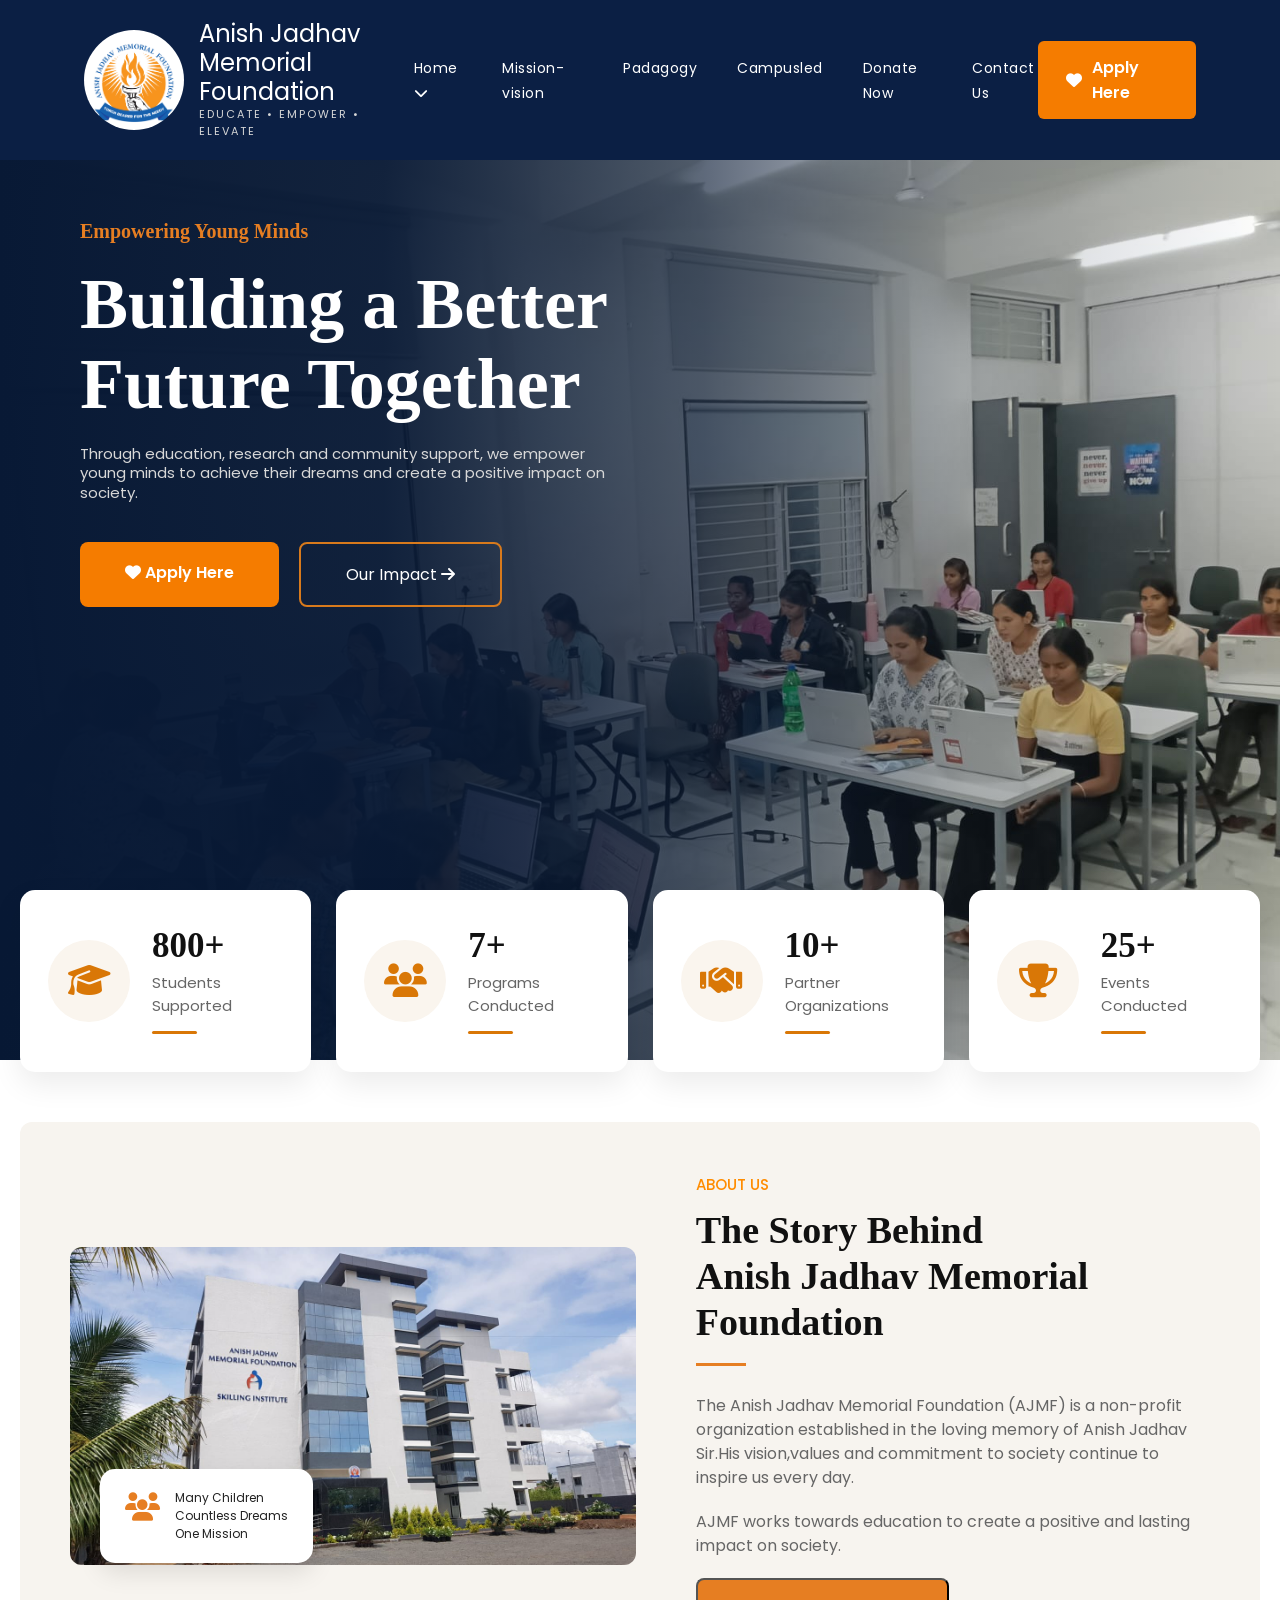
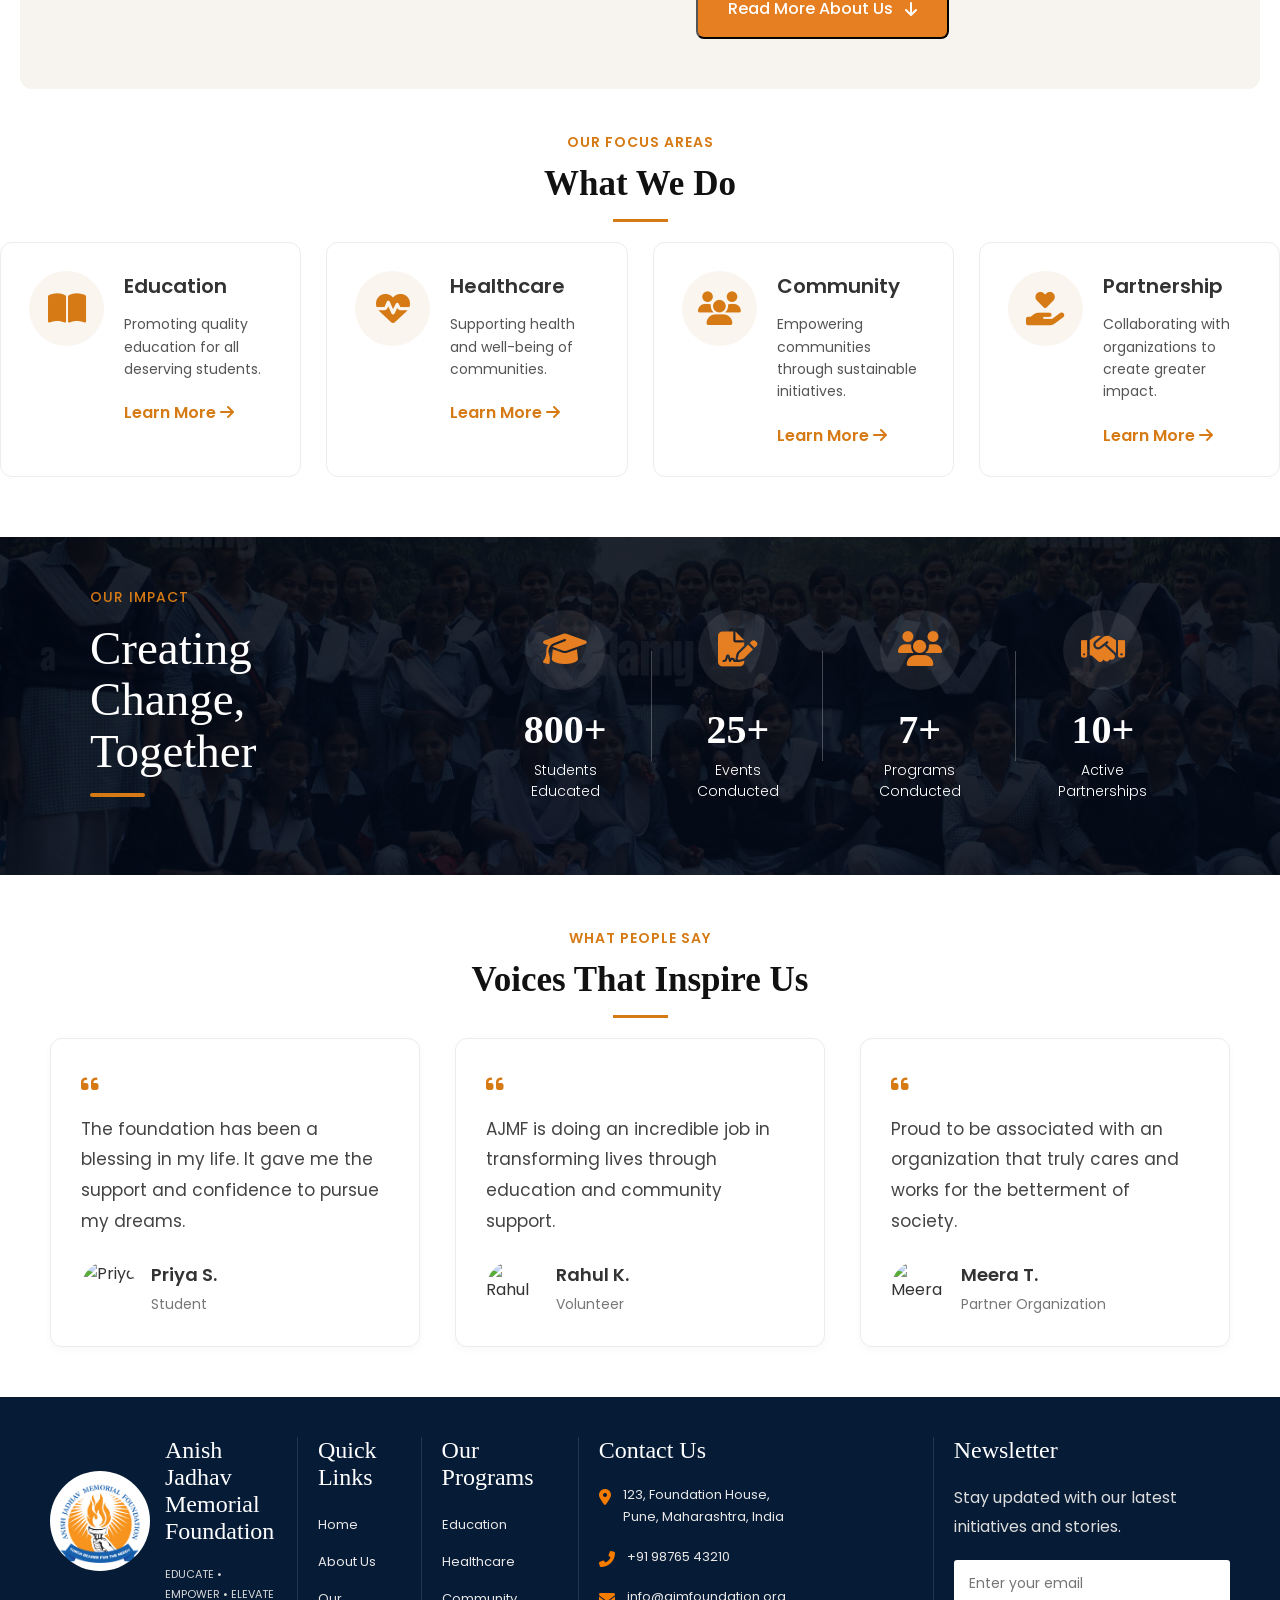
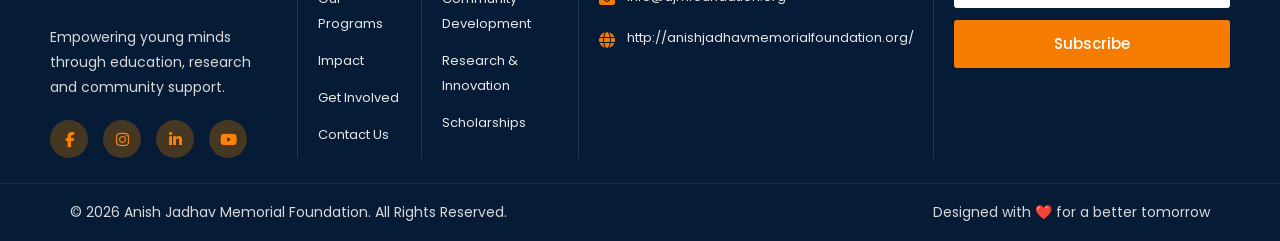
==== index.html @ d2c4de21 "adding home page" ====
<!DOCTYPE html>
<html lang="en">
<head>
    <meta charset="UTF-8">
    <meta name="viewport" content="width=device-width, initial-scale=1.0">
    <title>Anish Jadhav Memorial Foundation</title>

    <link rel="stylesheet" href="style.css">

       <!-- Google Font -->
    <link href="https://fonts.googleapis.com/css2?family=Poppins:wght@300;400;500;600;700&display=swap" rel="stylesheet">

    <!-- Font Awesome -->
    <link rel="stylesheet"
    href="https://cdnjs.cloudflare.com/ajax/libs/font-awesome/6.5.1/css/all.min.css">
</head>
   
    <!---  HEADER  --->

    <header class="header">
        <div class="container">

            <div class="logo-area">

                <img src="logo.jpeg" alt="AJMF Logo">

                <div class="logo-content">
                    <h2>Anish Jadhav <br> Memorial Foundation</h2>
                    <p>EDUCATE • EMPOWER • ELEVATE</p>
                </div>
            </div>

       <nav class="navbar">
    <ul>

        <li class="dropdown">
    <a href="#">Home <i class="fa-solid fa-chevron-down"></i></a>

            <ul class="dropdown-menu">
                <li><a href="mission.html#mission">Mission & Vision</a></li>
                <li><a href="mission.html#founder">Founder</a></li>
                <li><a href="mission.html#partner">Partners</a></li>
            </ul>
        </li>

        <li><a href="mission.html">Mission-vision</a></li>
        <li><a href="padagogy.html">Padagogy</a></li>
        <li><a href="campusled.html">Campusled</a></li>
        <li><a href="donate.html">Donate Now</a></li>
        <li><a href="#">Contact Us</a></li>

    </ul>
</nav>

            <a href="#" class="donate-btn">
                <i class="fa-solid fa-heart"></i>
                Apply Here
            </a>

        </div>
    </header>

    <!-- ================= HERO ================= -->

    <main>

        <section class="hero">

            <div class="hero-overlay"></div>

            <div class="container">

                <div class="hero-content">

                    <span class="hero-label">
                        Empowering Young Minds
                    </span>

                    <h1>
                        Building a Better <br>
                        Future Together
                    </h1>

                    <p>
                        Through education, research and community support,
                        we empower young minds to achieve their dreams
                        and create a positive impact on society.
                    </p>

                    <div class="hero-buttons">

                        <a href="#" class="primary-btn">
                            <i class="fa-solid fa-heart"></i>
                             Apply Here
                        </a>

                        <a href="#" class="secondary-btn">
                            Our Impact
                            <i class="fa-solid fa-arrow-right"></i>
                        </a>

                    </div>

                      </div>
    </div>

</section>

          <!-- ================= STATS ================= -->

       <section class="stats-section">

       <div class="container">

        <div class="stats-grid">

            <article class="stat-card">

                <div class="stat-icon">
                    <i class="fa-solid fa-graduation-cap"></i>
                </div>

                <div class="stat-content">
                    <h3>800+</h3>
                    <p>Students Supported</p>
                    <span class="stat-line"></span>
                </div>

            </article>

            <article class="stat-card">

                <div class="stat-icon">
                    <i class="fa-solid fa-users"></i>
                </div>

                <div class="stat-content">
                    <h3>7+</h3>
                    <p>Programs Conducted</p>
                    <span class="stat-line"></span>
                </div>

            </article>

            <article class="stat-card">

                <div class="stat-icon">
                    <i class="fa-solid fa-handshake"></i>
                </div>

                <div class="stat-content">
                    <h3>10+</h3>
                    <p>Partner Organizations</p>
                    <span class="stat-line"></span>
                </div>

            </article>

            <article class="stat-card">

                <div class="stat-icon">
                    <i class="fa-solid fa-trophy"></i>
                </div>

                <div class="stat-content">
                    <h3>25+</h3>
                    <p>Events Conducted</p>
                    <span class="stat-line"></span>
                </div>

            </article>

        </div>

    </div>

</section>


        <!-- ================= ABOUT ================= -->

        <section class="about-section">

            <div class="container">

                <div class="about-wrapper">

                    <div class="about-image">

                        <img src="building.jpeg" alt="Foundation Building">

                        <div class="floating-card">
                            <i class="fa-solid fa-users"></i>
                            <p>Many Children<br>
                            Countless Dreams<br>
                            One Mission</p>
                        </div>

                    </div>

                    <div class="about-content">

                        <span class="section-label">
                            ABOUT US
                        </span>

                        <h2>
                            The Story Behind<br>
                            Anish Jadhav Memorial Foundation
                        </h2>
                        <div class="heading-line"></div>

                        <p>
                            The Anish Jadhav Memorial Foundation (AJMF)
                            is a non-profit organization established
                            in the loving memory of Anish Jadhav Sir.His vision,values and
                            commitment to society continue to inspire us every day.
                        </p>

                        <p>
                            AJMF works towards education to create
                            a positive and lasting impact on society.
                        </p>

                    <div class="more-content" id="moreContent">

    <p>
        We believe that every child deserves equal
        opportunities to learn, grow and succeed.
        Through scholarships, mentorship programs,
        skill development workshops and community
        initiatives, we strive to build a brighter
        future for the next generation.
    </p>

    <p>
        Our foundation also collaborates with
        educational institutions, volunteers and
        partner organizations to create sustainable
        social impact across different communities.
    </p>

</div>

<button class="about-btn" id="readBtn">
    Read More About Us
    <i class="fa-solid fa-arrow-down"></i>
</button>

                    </div>

                </div>

            </div>

        </section>

       <!-- WHAT WE DO SECTION -->
<section class="focus-area-section">

    <div class="section-heading">
        <span class="sub-title">OUR FOCUS AREAS</span>
        <h2>What We Do</h2>
        <div class="heading-line"></div>
    </div>

    <div class="focus-cards">

        <!-- Card 1 -->
        <div class="focus-card">
            <div class="card-icon">
                <i class="fas fa-book-open"></i>
            </div>

            <div class="card-content">
                <h3>Education</h3>
                <p>
                    Promoting quality education
                    for all deserving students.
                </p>

                <a href="#">
                    Learn More
                    <i class="fas fa-arrow-right"></i>
                </a>
            </div>
        </div>

        <!-- Card 2 -->
        <div class="focus-card">
            <div class="card-icon">
                <i class="fas fa-heartbeat"></i>
            </div>

            <div class="card-content">
                <h3>Healthcare</h3>
                <p>
                    Supporting health and
                    well-being of communities.
                </p>

                <a href="#">
                    Learn More
                    <i class="fas fa-arrow-right"></i>
                </a>
            </div>
        </div>

        <!-- Card 3 -->
        <div class="focus-card">
            <div class="card-icon">
                <i class="fas fa-users"></i>
            </div>

            <div class="card-content">
                <h3>Community</h3>
                <p>
                    Empowering communities
                    through sustainable initiatives.
                </p>

                <a href="#">
                    Learn More
                    <i class="fas fa-arrow-right"></i>
                </a>
            </div>
        </div>

        <!-- Card 4 -->
        <div class="focus-card">
            <div class="card-icon">
                <i class="fas fa-hand-holding-heart"></i>
            </div>

            <div class="card-content">
                <h3>Partnership</h3>
                <p>
                    Collaborating with organizations
                    to create greater impact.
                </p>

                <a href="#">
                    Learn More
                    <i class="fas fa-arrow-right"></i>
                </a>
            </div>
        </div>

    </div>

</section>


<!-- IMPACT SECTION -->
<section class="impact-section">

    <div class="impact-overlay"></div>

    <div class="impact-container">

        <div class="impact-left">
            <span class="sub-title">OUR IMPACT</span>

            <p>
                Creating Change,
                Together
            </p>

            <div class="heading-line"></div>
        </div>

        <div class="impact-right">

            <div class="impact-item">
                <i class="fas fa-graduation-cap"></i>
                <h3>800+</h3>
                <p>Students Educated</p>
            </div>

            <div class="impact-item">
                <i class="fas fa-file-signature"></i>
                <h3>25+</h3>
                <p>Events Conducted</p>
            </div>

            <div class="impact-item">
                <i class="fas fa-users"></i>
                <h3>7+</h3>
                <p>Programs Conducted</p>
            </div>

            <div class="impact-item">
                <i class="fas fa-handshake"></i>
                <h3>10+</h3>
                <p>Active Partnerships</p>
            </div>

        </div>

    </div>

</section>


<!-- TESTIMONIAL SECTION -->
<section class="testimonial-section">

    <div class="section-heading">
        <span class="sub-title">WHAT PEOPLE SAY</span>
        <h2>Voices That Inspire Us</h2>
        <div class="heading-line"></div>
    </div>

    <div class="testimonial-wrapper">

        <!-- Testimonial 1 -->
        <div class="testimonial-card">

            <div class="quote-icon">
                <i class="fas fa-quote-left"></i>
            </div>

            <p>
                The foundation has been a blessing in my life.
                It gave me the support and confidence to pursue my dreams.
            </p>

            <div class="testimonial-user">
                <img src="images/user-1.jpg" alt="Priya">

                <div>
                    <h4>Priya S.</h4>
                    <span>Student</span>
                </div>
            </div>

        </div>

        <!-- Testimonial 2 -->
        <div class="testimonial-card">

            <div class="quote-icon">
                <i class="fas fa-quote-left"></i>
            </div>

            <p>
                AJMF is doing an incredible job in transforming lives
                through education and community support.
            </p>

            <div class="testimonial-user">
                <img src="images/user-2.jpg" alt="Rahul">

                <div>
                    <h4>Rahul K.</h4>
                    <span>Volunteer</span>
                </div>
            </div>

        </div>

        <!-- Testimonial 3 -->
        <div class="testimonial-card">

            <div class="quote-icon">
                <i class="fas fa-quote-left"></i>
            </div>

            <p>
                Proud to be associated with an organization that truly
                cares and works for the betterment of society.
            </p>

            <div class="testimonial-user">
                <img src="images/user-3.jpg" alt="Meera">

                <div>
                    <h4>Meera T.</h4>
                    <span>Partner Organization</span>
                </div>
            </div>

        </div>

    </div>

    <div class="testimonial-dots">
        <span class="active"></span>
        <span></span>
        <span></span>
    </div>

</section>

        <!-- IMPACT -->
        <section class="impact-banner"></section>

        <!-- TESTIMONIALS -->
        <section class="testimonials"></section>

    </main>

    <!-- ================= FOOTER ================= -->

    <footer class="footer">
    <div class="footer-container">

        <!-- Column 1 -->
        <div class="footer-col foundation">
            <div class="logo-box">
                <img src="logo.jpeg" alt="AJMF Logo">

          <div class="footer-logo-content">

        <h3>Anish Jadhav <br> Memorial Foundation</h3>

        <h5>EDUCATE • EMPOWER • ELEVATE</h5>

    </div>

            </div>

            <p class="foundation-text">
                Empowering young minds through education,
                research and community support.
            </p>

            <div class="social-icons">
                <a href="#"><i class="fab fa-facebook-f"></i></a>
                <a href="#"><i class="fab fa-instagram"></i></a>
                <a href="#"><i class="fab fa-linkedin-in"></i></a>
                <a href="#"><i class="fab fa-youtube"></i></a>
            </div>
        </div>

        <!-- Column 2 -->
        <div class="footer-col">
            <h3>Quick Links</h3>

            <ul>
                <li><a href="#">Home</a></li>
                <li><a href="#">About Us</a></li>
                <li><a href="#">Our Programs</a></li>
                <li><a href="#">Impact</a></li>
                <li><a href="#">Get Involved</a></li>
                <li><a href="#">Contact Us</a></li>
            </ul>
        </div>

        <!-- Column 3 -->
        <div class="footer-col">
            <h3>Our Programs</h3>

            <ul>
                <li><a href="#">Education</a></li>
                <li><a href="#">Healthcare</a></li>
                <li><a href="#">Community Development</a></li>
                <li><a href="#">Research & Innovation</a></li>
                <li><a href="#">Scholarships</a></li>
            </ul>
        </div>

        <!-- Column 4 -->
        <div class="footer-col contact">
            <h3>Contact Us</h3>

            <p>
                <i class="fas fa-map-marker-alt"></i>
                123, Foundation House,<br>
                Pune, Maharashtra, India
            </p>

            <p>
                <i class="fas fa-phone-alt"></i>
                +91 98765 43210
            </p>

            <p>
                <i class="fas fa-envelope"></i>
                info@ajmfoundation.org
            </p>

            <p>
                <i class="fas fa-globe"></i>
                http://anishjadhavmemorialfoundation.org/
            </p> 
        </div>

        <!-- Column 5 -->
        <div class="footer-col newsletter">
            <h3>Newsletter</h3>

            <p>
                Stay updated with our latest
                initiatives and stories.
            </p>

            <form>
                <input
                    type="email"
                    placeholder="Enter your email"
                >
                <button type="submit">
                    Subscribe
                </button>
            </form>
        </div>

    </div>

    <div class="footer-bottom">
        <p>
            © 2026 Anish Jadhav Memorial Foundation.
            All Rights Reserved.
        </p>

        <p>
            Designed with ❤️ for a better tomorrow
        </p>
    </div>
</footer>



<script>

    const readBtn = document.getElementById("readBtn");
const moreContent = document.getElementById("moreContent");

readBtn.addEventListener("click", () => {

    moreContent.classList.toggle("show");

    if(moreContent.classList.contains("show")){
        readBtn.innerHTML = `
            Show Less
            <i class="fa-solid fa-arrow-up"></i>
        `;
    }
    else{
        readBtn.innerHTML = `
            Read More About Us
            <i class="fa-solid fa-arrow-down"></i>
        `;
    }

});

</script>

</body>
</html>
---- style.css ----
/* ================= GLOBAL RESETS & FONTS ================= */
@import url('https://fonts.googleapis.com/css2?family=Poppins:wght@300;400;500;600;700&display=swap');

* {
    margin: 0;
    padding: 0;
    box-sizing: border-box;
    font-family: 'Poppins', sans-serif;
}

body {
    background-color: #ffffff;
    color: #333333;
    overflow-x: hidden;
}

a {
    text-decoration: none;
    transition: all 0.3s ease;
}

ul {
    list-style: none;
}

/* ================= HEADER ================= */

.header{
    position:sticky;
    width:100%;
    top:0;
    left:0;
    z-index:100;
    /* margin: 0 auto; */
    padding: 20px 0px;
    background:#0B1F44;
    transition: .35s;
}

.hero-content{
    padding-left: 60px;
}

.header .container{
    width: 90%;
    max-width: 1400px;
    margin: auto;
    display: flex;
    justify-content: space-between;
    align-items: center;
}

.logo-area{
    display:flex;
    align-items:center;
    gap:15px;
}

.logo-area img{
    border-radius: 50%;
    width:100px;
}

.logo-content h2{
    font-family: 'poppins',sans-serif;
    font-weight: 400;
    color:#fff;
    font-size:24px;
    line-height:1.2;
}

.logo-content p{
     font-family: 'poppins',sans-serif;
    color:#d7d7d7;
    font-size:11px;
    letter-spacing:2px;
}

.navbar ul{
    display:flex;
    gap:40px;
}
.navbar ul li a{
    font-family: 'poppins',sans-serif;
    text-decoration: none;
    font-size: 14px;      
    font-weight: 400;    
    font-family: 'Poppins', sans-serif;
    color: #fff;
    transition: 0.3s ease;
    letter-spacing: 0.5px;
}

.navbar a{
    color:#fff;
    font-size: 20px;
    font-family: 'poppins'sans-serif;
    font-size:15px;
    text-decoration: none;
    font-weight:600;
    transition:.3s;
}
.navbar ul li a:hover{
    color: #f57c00;
}

.donate-btn{
    font-family:'Poppins',sans-serif;
    background: #f57c00;
    color:#fff;
    padding:14px 28px;
    border-radius:6px;
    font-weight:600;
    display:flex;
    gap:10px;
    align-items:center;
}

/* ================= HERO ================= */

.hero{
    min-height:100vh;
    position:relative;
    padding: 40px 0 80px;
    /* background-position: url("sop.jpeg"); */
  background:linear-gradient(
    to right,
    #081935 0%,
    rgba(8,25,53,0.95) 30%,
    rgba(8,25,53,0.65) 55%,
    rgba(8,25,53,0.20) 75%,
    transparent 100%
),
    url("sop.jpeg");

    background-size:cover;
    background-position:center;
}

.hero-content{
    margin-top: 20px;
    position:relative;
    z-index:2;
}

.hero-label{
     font-family: 'playfair Display',serif;
    color:#E67E22;
    font-size:20px;
    font-weight:600;
}

.hero h1{  
     font-family:'Playfair Display',serif;
    color:#fff;
    font-size:72px;
    line-height:1.1;
    margin:20px 0;
    font-weight:550;
}

.hero p{
     font-family:'Poppins',sans-serif;
    color:#d8d8d8;
    line-height:1.3;
    font-size:15px;
    max-width:550px;
}

.hero-buttons{
    display:flex;
    gap:20px;
    margin-top:40px;
}

.primary-btn{
     font-family:'Poppins',sans-serif;
    background: #f57c00;
    color:#fff;
    padding:18px 45px;
    border-radius:8px;
    font-weight:600;
}

.secondary-btn{
    font-family:'Poppins',sans-serif;
    border:2px solid  #D87A1C;
    color:#fff;
    padding:18px 45px;
    border-radius:8px;
}

/* ================= STATS ================= */

.stats-section{
    margin-top:-170px;
    position:relative;
    z-index:5;
}

.stats-grid{
    display:grid;
    grid-template-columns:repeat(4,1fr);
    gap:25px;
}

.stat-card{
    display:flex;
    align-items:center;
    gap:22px;
    background:#fff;
    padding:38px 28px;
    border-radius:15px;
    box-shadow:0 12px 30px rgba(0,0,0,.08);
    text-align:left;
}

.stat-icon{
    width:82px;
    height:82px;
    border-radius:50%;
    background:#faf5ee;
    display:flex;
    justify-content:center;
    align-items:center;
    flex-shrink:0;
}

.stat-icon i{
    color:#d97706;
    font-size:34px;
}

.stat-content h3{
    font-family:'Playfair Display',serif;
    font-size:35px;
    font-weight:700;
    line-height:1;
    color:#111;
    margin-bottom:8px;
}

.stat-content p{
    font-family:'Poppins',sans-serif;
    font-size:15px;
    color:#666;
    margin-bottom:14px;
}

.stat-line{
    display:block;
    width:45px;
    height:3px;
    background:#d97706;
    border-radius:20px;
}

/* ABOUT SECTION */

.about-section{
    padding:50px 0 0px;
    background:#ffffff;
}


.container{
    max-width:100%;
    margin:auto;
    padding:0 20px;
}


/* Main Wrapper */

.about-wrapper{
    display:flex;
    align-items:center;
    gap:60px;
    width: auto;
    background:#f7f4ef;
    padding:50px;
    border-radius:12px;
}

/* IMAGE SECTION */

.about-image{
    flex:1.1;
    width: 100%;
    height: 100%;
    position:relative;
}
 
 .about-image img{
    width:100%;
    height: 100%;
    display:block;
    border-radius:12px;
} 

/* Floating Card */

.floating-card{
    position:absolute;
    left:30px;
    bottom:2px;
    background:#ffffff;
    padding:20px 25px;
    border-radius:15px;
    box-shadow:0 10px 25px rgba(0,0,0,0.10);
    display:flex;
    align-items:flex-start;
    gap:15px;
}

.floating-card i{
    color:#e67e22;
    font-size:28px;
    margin-top:4px;
}

.floating-card p{
    margin:0;
    font-size:12px;
    /* line-height:1.6; */
    color:#222;
    /* font-weight:500; */
}

.about-content .section-label{
    display: inline-block;
    color: #ff8c00;
    font-size: 15px;
    font-weight: 500;
    /* letter-spacing: 2px; */
    text-transform: uppercase;
    margin-bottom: 12px;
}

/* CONTENT SECTION */

.about-content{
    flex:1;
}

.about-tag{
    font-family:'Poppins',sans-serif;
    display:block;
    color:#e67e22;
    font-size:14px;
    font-weight:600;
    letter-spacing:2px;
    margin-bottom:12px;
    text-transform: uppercase;
}

/* Heading */

.about-content h2{
    font-family:'Playfair Display',serif;
    font-size:38px;
    line-height:1.2;
    color:#111;
    margin-bottom:18px;
    font-weight:550;
}

/* Orange Line */

.heading-line{
    width:50px;
    height:3px;
    background:#e67e22;
    margin-bottom:28px;
}

/* Paragraph */

.about-content p{
    font-family:'Poppins',sans-serif;
    font-size:16px;
    line-height:1.5;
    color:#666;
    font-weight: 400;
    margin-bottom:20px;
}

/* Button */

.about-btn{
    font-family:'Poppins',sans-serif;
    display:inline-flex;
    align-items:center;
    gap:12px;
    background:#e67e22;
    color:#fff;
    text-decoration:none;
    padding:16px 30px;
    border-radius:8px;
    font-size:16px;
    font-weight:500;
    transition:0.3s;
}

.more-content{
    display:none;
    margin-top:20px;
    animation:fade .4s ease;
}

.more-content.show{
    display:block;
}

@keyframes fade{

    from{
        opacity:0;
        transform:translateY(-10px);
    }

    to{
        opacity:1;
        transform:translateY(0);
    }

}

.about-btn:hover{
    background:#d76f14;
}

/* IMPACT SECTION */

.impact-section{
    position: relative;
    width: 100%;
    min-height: 260px;

    background:
    linear-gradient(
        rgba(0, 7, 18, 0.88),
        rgba(1, 9, 22, 0.88)
    ),
    url("students.png");

    background-size: cover;
    background-position: center;
    background-repeat: no-repeat;

    padding: 50px 90px;
    overflow: hidden;
}

.impact-container{
    display: flex;
    justify-content: space-between;
    align-items: center;
    gap: 80px;
}

.impact-left{
    width: 28%;
}

.impact-left .sub-title{
   font-family:'Poppins',sans-serif;
    display: block;
    color: #d67a15;
    font-size: 14px;
    font-weight: 500;
    text-transform: uppercase;
    letter-spacing: 1px;
    margin-bottom: 15px;
}

.impact-left p{
    color: #fff;
    font-size: 47px;
    line-height: 1.1;
    font-family:'Playfair display',serif;
    font-weight: 700px;
    margin-bottom: 15px;
}

.impact-left .heading-line{
    width: 55px;
    height: 4px;
    background: #d67a15;
    border-radius: 20px;
}

.impact-right{
    flex: 1;
    display: flex;
    justify-content: space-between;
    align-items: center;
}

.impact-item{
    position: relative;
    display: flex;
    flex-direction: column;
    align-items: center;
    text-align: center;
    padding: 0 30px;
}

.impact-item:not(:last-child)::after{
    content: "";
    position: absolute;
    top: 50%;
    right: 0;
    transform: translateY(-50%);
    width: 1px;
    height: 110px;
    background: rgba(255,255,255,0.25);
}

.impact-item i{
    width: 80px;
    height: 80px;
    display: flex;
    justify-content: center;
    align-items: center;
    margin: 0 auto 20px;
    border-radius: 50%;
    background: rgba(255,255,255,0.08);
    color: #E67E22;
    font-size: 35px;
}

.impact-item h3{
    font-family:'Playfair Display',serif;
    color: #fff;
    font-size: 40px;
    font-weight: 600;
    margin-bottom: 10px;
    line-height: 1;
}

.impact-item p{ 
    font-family:'Poppins',sans-serif;
    color: #fff;
    font-size: 14px;
    line-height: 1.5;
    font-weight: 300;
}

.focus-area-section{
    padding: 40px 0 60px;
    background: #fff;
}

.section-heading{
    text-align: center;
    margin-bottom: 20px;
}

.section-heading .sub-title{
     font-family:'Poppins',sans-serif;
    color: #d67a15;
    font-size: 14px;
    font-weight: 600;
    letter-spacing: 1px;
    text-transform: uppercase;
}

.section-heading h2{
    font-family:'Playfair Display',serif;
    font-size: 35px;
    margin-top: 10px;
    color: #111;
}

.section-heading .heading-line{
    width: 55px;
    height: 3px;
    background: #d67a15;
    margin: 15px auto 0;
}

.focus-cards{
    display: grid;
    grid-template-columns: repeat(4,1fr);
    gap: 25px;
}

.focus-card{
    display: flex;
    gap: 20px;
    background: #fff;
    border: 1px solid #ececec;
    border-radius: 12px;
    padding: 28px;
    transition: .4s;
}

.focus-card:hover{
    transform: translateY(-8px);
    box-shadow: 0 10px 30px rgba(0,0,0,.08);
}

.card-icon{
    width: 75px;
    height: 75px;
    background: #faf5ee;
    border-radius: 50%;
    display: flex;
    justify-content: center;
    align-items: center;
    flex-shrink: 0;
}

.card-icon i{
    color: #d67a15;
    font-size: 34px;
}

.card-content h3{
    font-family:'Poppins',sans-serif;
    font-weight: 600;
    font-size: 20px;
    margin-bottom: 12px;
}

.card-content p{
    font-family:'Poppins',sans-serif;
    color: #555;
    font-size: 14px;
    line-height: 1.6;
    margin-bottom: 20px;
}

.card-content a{
    color: #d67a15;
    text-decoration: none;
    font-weight: 600;
}

.testimonial-section{
    padding: 50px;
    background: #fff;
}

.testimonial-wrapper{
    display: grid;
    grid-template-columns: repeat(3,1fr);
    gap: 35px;
}

.testimonial-card{
    background: #fff;
    border: 1px solid #ececec;
    border-radius: 12px;
    padding: 30px;
    box-shadow: 0 3px 10px rgba(0,0,0,.03);
}

.quote-icon{
    color: #d67a15;
    font-size: 20px;
    margin-bottom: 15px;
}

.testimonial-card p{
    font-family:'Poppins',sans-serif;
    color: #444;
    line-height: 1.8;
    font-size: 17px;
}

.testimonial-user{
    margin-top: 25px;
    display: flex;
    align-items: center;
    gap: 15px;
}

.testimonial-user img{
    width: 55px;
    height: 55px;
    border-radius: 50%;
    object-fit: cover;
}

.testimonial-user h4{
        font-family:'Poppins',sans-serif;
    font-size: 18px;
    font-weight: 600;
    margin-bottom: 3px;
}

.testimonial-user span{
    color: #777;
    font-size: 14px;
}
 

/* ================= FOOTER ================= */

.footer{
    background:#061b36;
    color:#ffffff;
    font-family:'Poppins',sans-serif;
    width:100%;
}

/* Top Section */

.footer-container{
    width:100%;
    margin:auto;
    padding:40px 50px 25px;
    display:flex;
    grid-template-columns:
    1.8fr
    1fr
    1fr
    1.2fr
    1.2fr;
    gap:40px;
}

/* Vertical Dividers */

.footer-col{
    position:relative;
}

.footer-col:not(:last-child)::after{
    content:"";
    position:absolute;
    right:-20px;
    top:0;
    width:1px;
    height:100%;
    background:rgba(255,255,255,.12);
}

/* Logo */

.logo-box{
    display:flex;
    align-items:center;
    gap:15px;
    margin-bottom:20px;
}

.logo-box img{
    border-radius: 50%;
    width:100px;
    height:100px;
    object-fit:contain;
    flex-shrink:0;
}

.footer-logo-content p{
    font-family:'Poppins',sans-serif;
    font-size:14px;
    font-weight:400;
    letter-spacing:2px;
    color:#cfcfcf;
    text-transform:uppercase;
    margin-top:6px;
}

 .foundation h5{
    font-weight: 400;
    font-size:11px;
     line-height:1.8; 
     color:#d9d9d9; 
     margin-top:8px; 
 }  

/* Text */

.foundation-text{
    color:#d8d8d8;
    font-size:14px;
    line-height:1.8;
    max-width:290px;
}

/* Headings */

.footer-col h3{
    font-family:'Playfair Display',serif;
    font-size:24px;
    font-weight:500;
    margin-bottom:20px;
    color:#fff;
}

/* Links */

.footer-col ul{
    list-style:none;
}

.footer-col ul li{
    margin-bottom:12px;
}

.footer-col ul li a{
    font-family:'Poppins',sans-serif;
    text-decoration:none;
    color:#e7e7e7;
    font-weight: 400;
    font-size:13px;
    transition:.3s;
}

.footer-col ul li a:hover{
    color:#f57c00;
}

/* Social */

.social-icons{
    display:flex;
    gap:15px;
    margin-top:20px;
}

.social-icons a{
    width:38px;
    height:38px;
    background: #453722;
    border-radius:50%;
    display:flex;
    justify-content:center;
    align-items:center;
    color:#fe8307;
    text-decoration:none;
    font-size:15px;
    transition:.3s;
}

.social-icons a:hover{
    transform:translateY(-3px);
}

/* Contact */

.contact p{
    display:flex;
    align-items:flex-start;
    gap:12px;
    margin-bottom:18px;
    line-height:1.7;
    color:#e7e7e7;
    font-size:13px;
}

.contact i{
    color:#f57c00;
    margin-top:5px;
    font-size:16px;
}

/* Newsletter */

.newsletter p{
    color:#dcdcdc;
    line-height:1.8;
    margin-bottom:18px;
}

.newsletter input{
    width:100%;
    height:48px;
    border:none;
    outline:none;
    padding:0 15px;
    font-size:14px;
    background:#ffffff;
    border-radius:3px;
    margin-bottom:12px;
}

.newsletter button{
    width:100%;
    height:48px;
    border:none;
    cursor:pointer;
    background:#f57c00;
    color:#fff;
    font-size:15px;
    font-weight:500;
    border-radius:3px;
    transition:.3s;
}

.newsletter button:hover{
    background:#e56f00;
}

/* Bottom Bar */

.footer-bottom{
    border-top:1px solid rgba(255,255,255,.08);
    padding:18px 70px;
    display:flex;
    justify-content:space-between;
    align-items:center;
    color:#d8d8d8;
    font-size:14px;
}

.footer-bottom p{
    margin:0;
}

/*================ DROPDOWN MENU ================*/

.navbar ul li{
    list-style: none;
    position: relative;
}

.dropdown-menu{
    position: absolute;
    top: 100%;
    left: 0;
    width: 220px;
    background: #fff;
    border-radius: 8px;
    box-shadow: 0 10px 25px rgba(0,0,0,0.15);

    padding: 8px 0;

    opacity: 0;
    visibility: hidden;
    transform: translateY(10px);
    transition: 0.3s ease;

    z-index: 999;
}

.dropdown-menu li{
    width: 100%;
}

.dropdown-menu li a{
    display: block;
    padding: 12px 18px;
    color: #0B1F44 !important;
    font-size: 14px;
    font-weight: 500;
    text-decoration: none;
}

.dropdown-menu li a:hover{
    background: #f5f5f5;
    color: #f57c00 !important;
}

.dropdown:hover .dropdown-menu{
    opacity: 1;
    visibility: visible;
    transform: translateY(0);
}
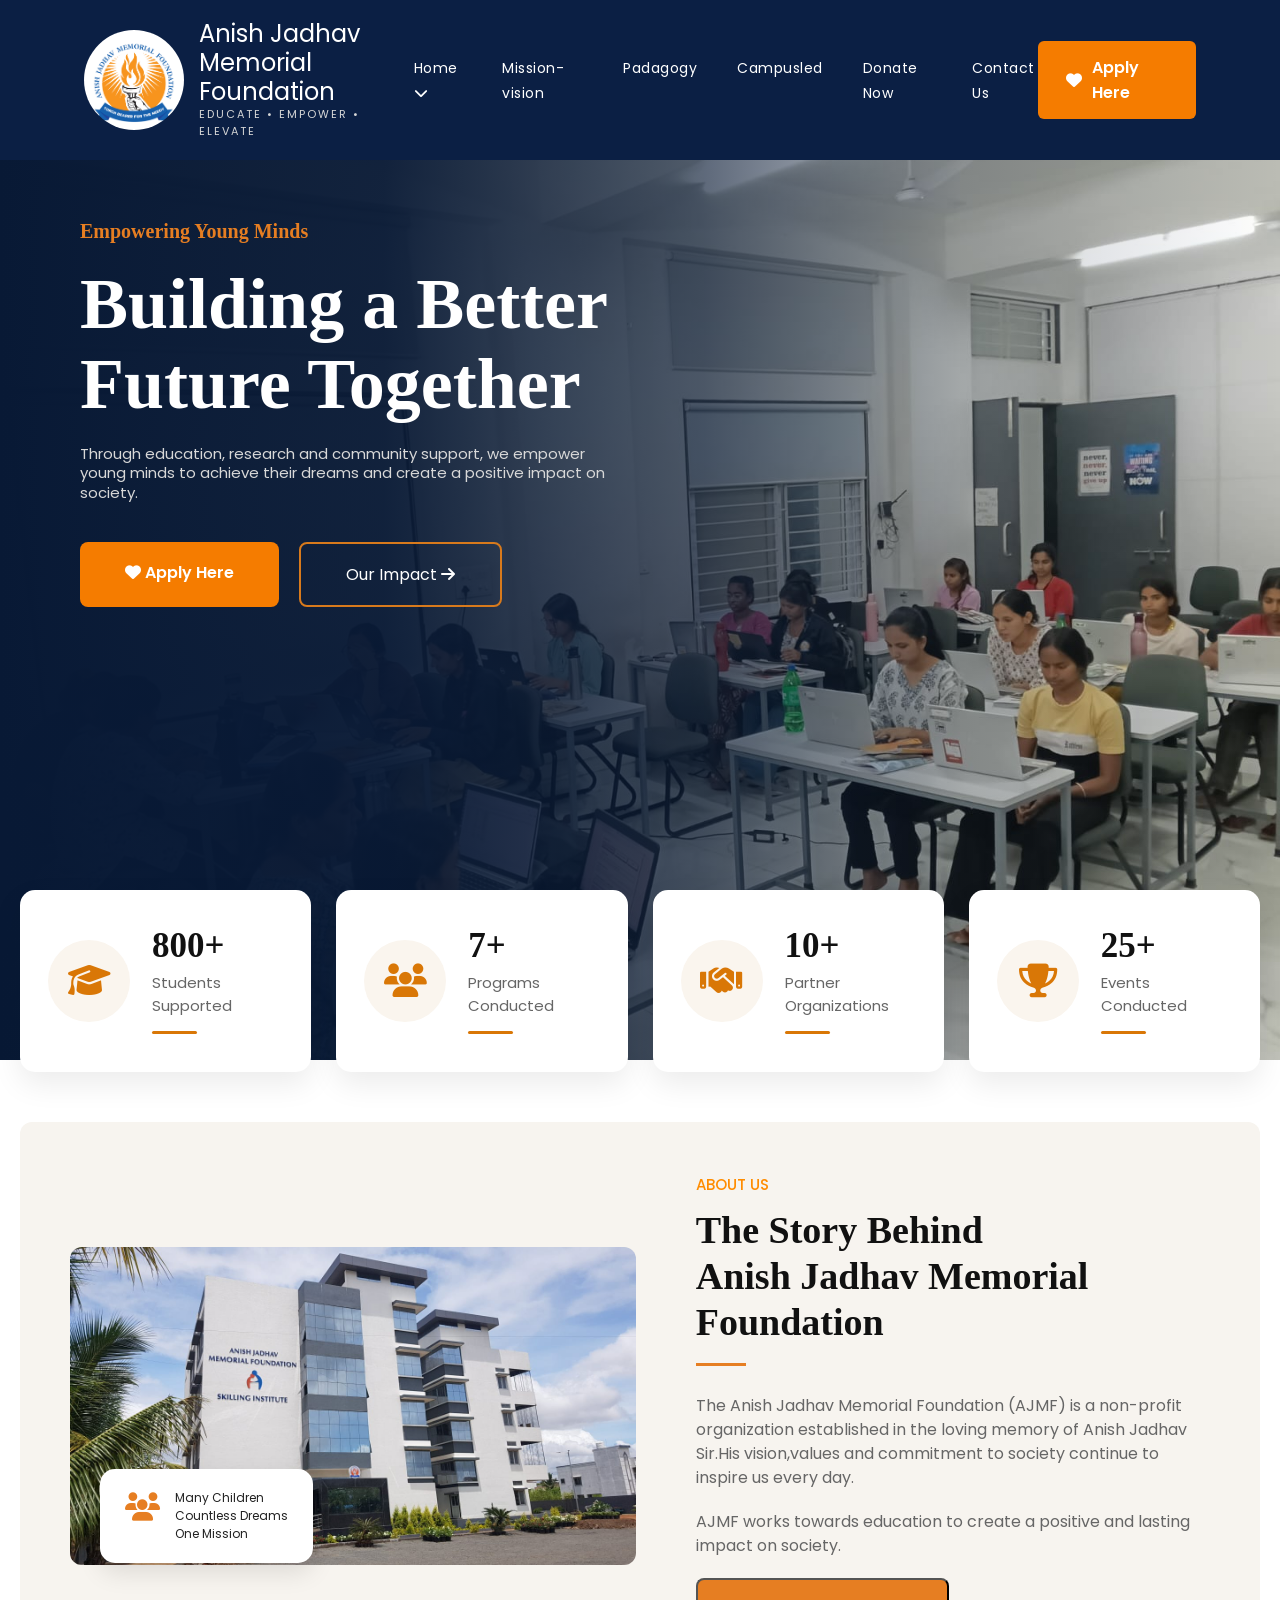
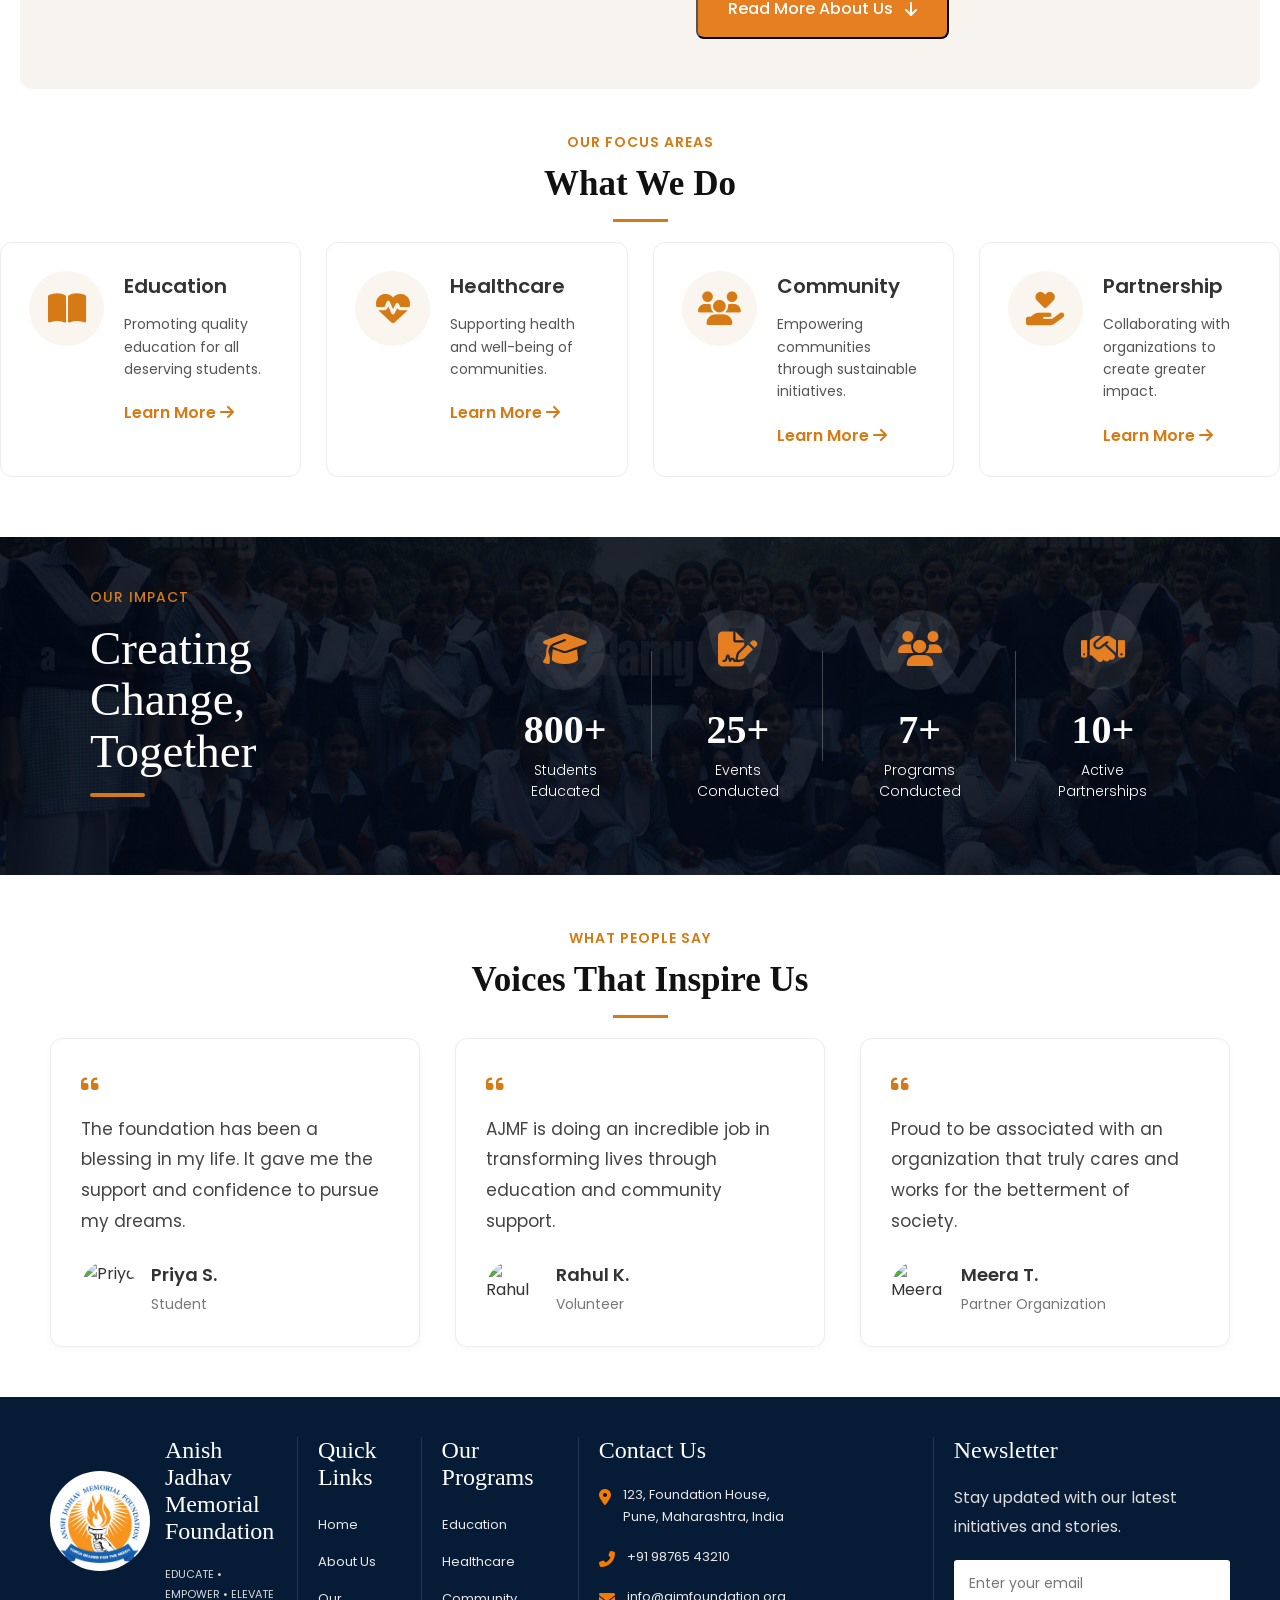
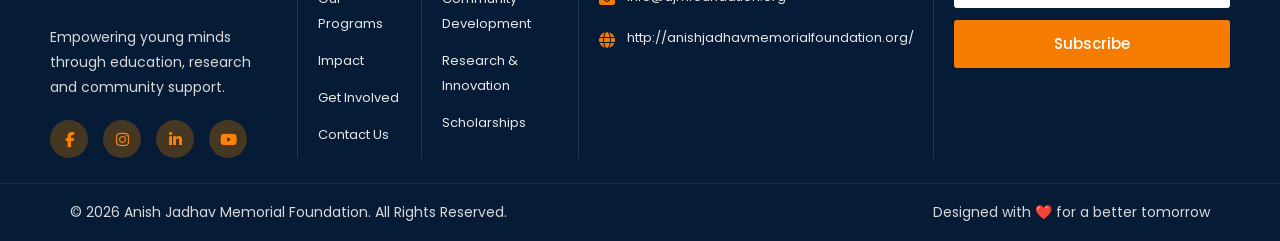
==== commit 26fec304: "Update project" ====
--- a/index.html
+++ b/index.html
@@ -52,7 +52,7 @@
     </ul>
 </nav>
 
-            <a href="#" class="donate-btn">
+            <a href="https://admissions.navgurukul.org/students/" class="donate-btn">
                 <i class="fa-solid fa-heart"></i>
                 Apply Here
             </a>
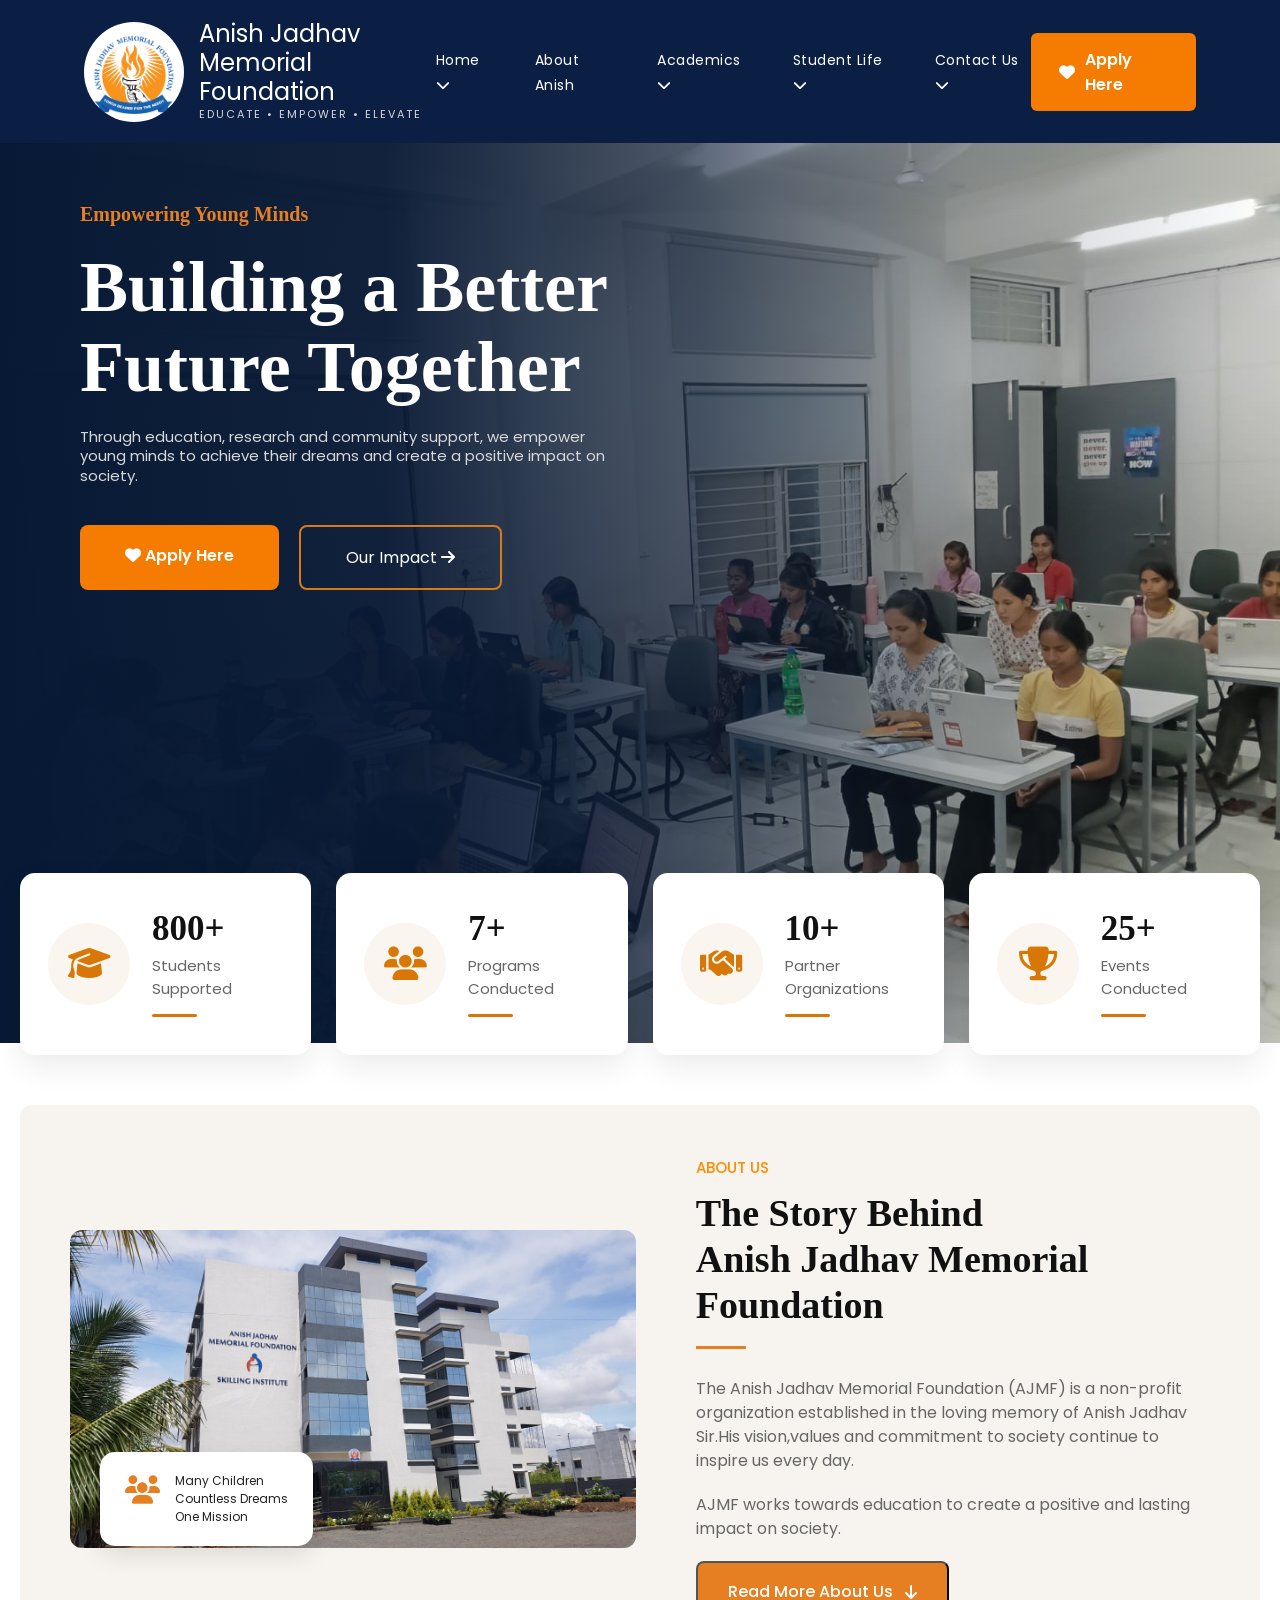
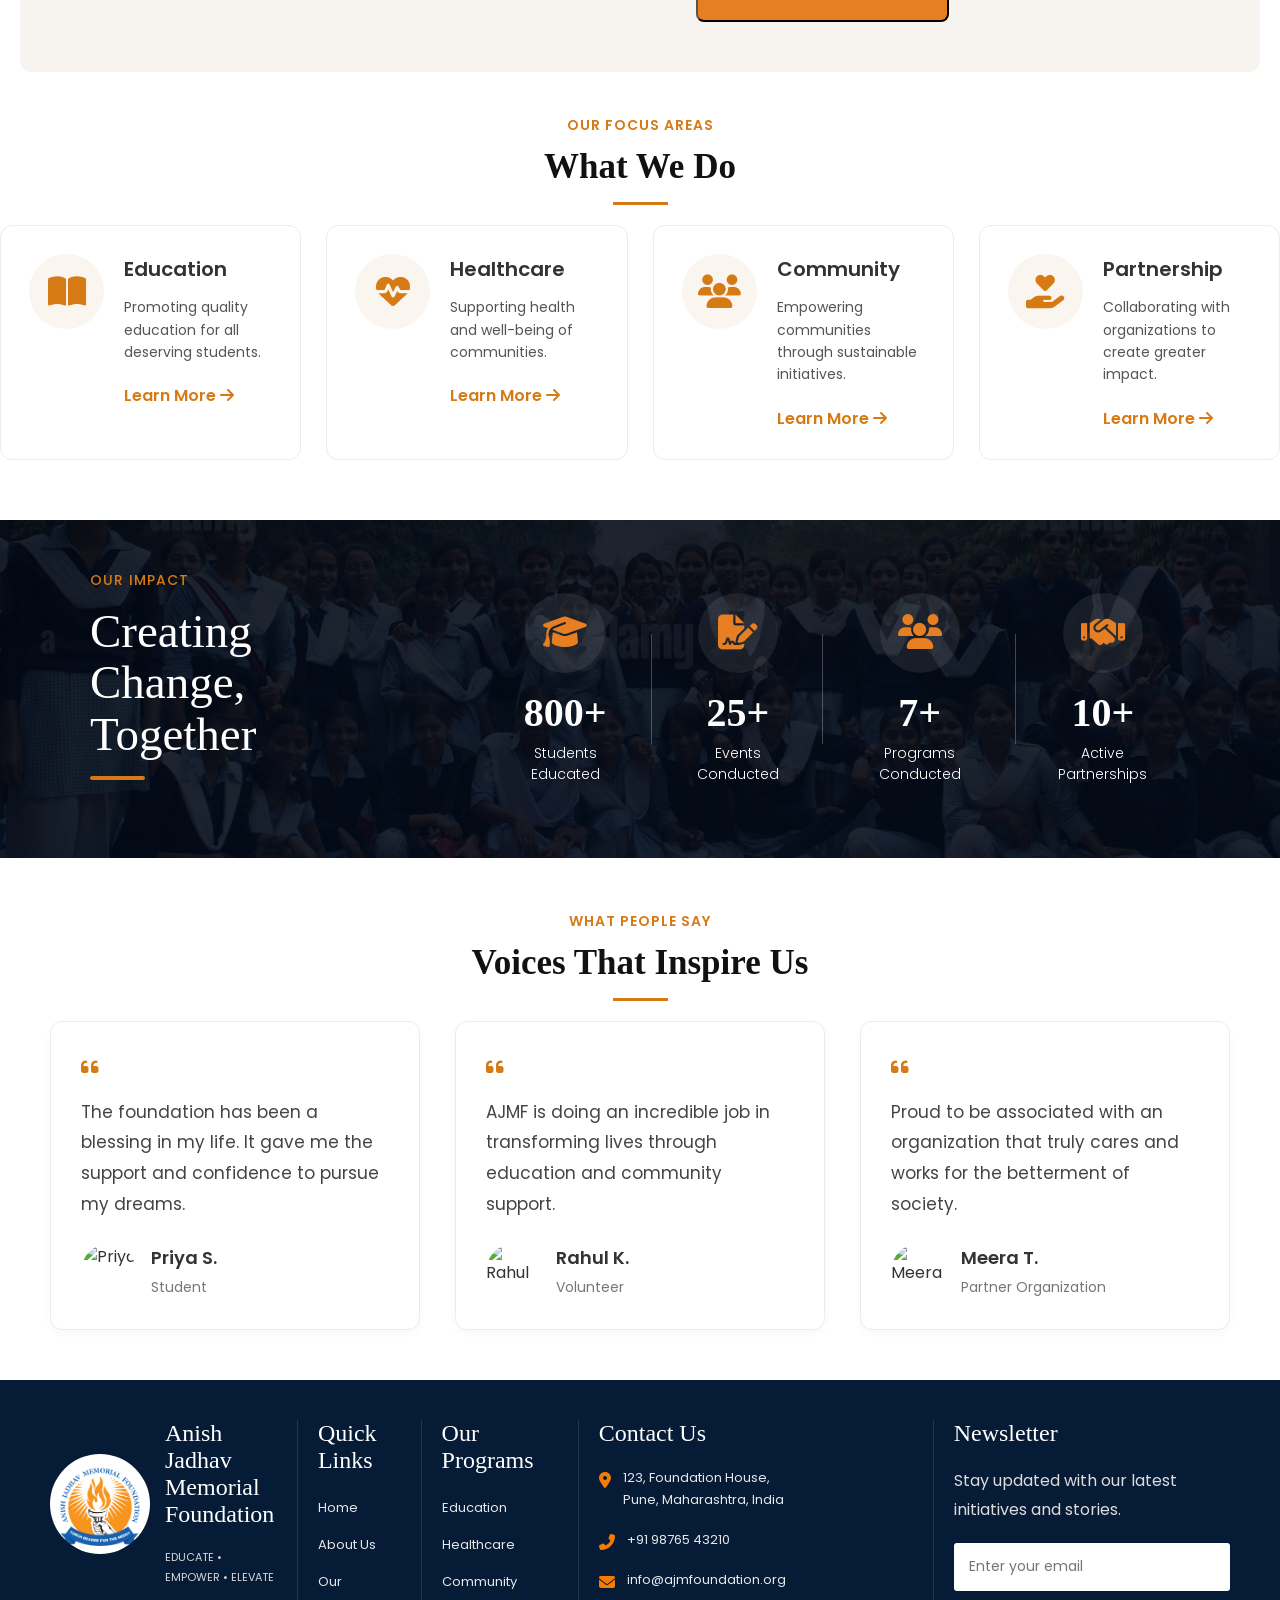
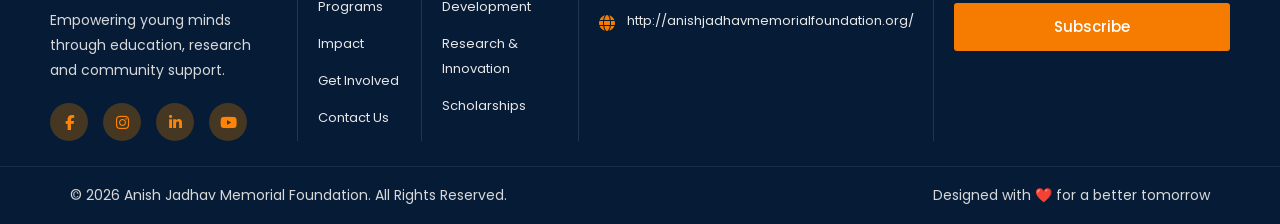
==== commit e7afbdd5: "main changes" ====
--- a/index.html
+++ b/index.html
@@ -23,7 +23,7 @@
             <div class="logo-area">
 
                 <img src="logo.jpeg" alt="AJMF Logo">
-
+ 
                 <div class="logo-content">
                     <h2>Anish Jadhav <br> Memorial Foundation</h2>
                     <p>EDUCATE • EMPOWER • ELEVATE</p>
@@ -33,23 +33,65 @@
        <nav class="navbar">
     <ul>
 
-        <li class="dropdown">
-    <a href="#">Home <i class="fa-solid fa-chevron-down"></i></a>
-
-            <ul class="dropdown-menu">
-                <li><a href="mission.html#mission">Mission & Vision</a></li>
-                <li><a href="mission.html#founder">Founder</a></li>
-                <li><a href="mission.html#partner">Partners</a></li>
-            </ul>
-        </li>
-
-        <li><a href="mission.html">Mission-vision</a></li>
-        <li><a href="padagogy.html">Padagogy</a></li>
-        <li><a href="campusled.html">Campusled</a></li>
-        <li><a href="donate.html">Donate Now</a></li>
-        <li><a href="#">Contact Us</a></li>
-
-    </ul>
+    <!-- HOME -->
+    <li class="dropdown">
+        <a href="index.html">
+            Home <i class="fa-solid fa-chevron-down"></i>
+        </a>
+
+        <ul class="dropdown-menu">
+            <li><a href="mission.html#mission">Mission & Vision</a></li>
+        </ul>
+    </li>
+
+    <!-- ABOUT ANISH -->
+    <li>
+        <a href="About.html">About Anish</a>
+    </li>
+
+    <!-- ACADEMICS -->
+    <li class="dropdown">
+        <a href="#">
+            Academics <i class="fa-solid fa-chevron-down"></i>
+        </a>
+
+        <ul class="dropdown-menu">
+            <li><a href="programs.html">Our Programs</a></li>
+            <li><a href="padagogy.html">Pedagogy</a></li>
+            <li><a href="campusled.html">Student-Led Campus</a></li>
+            <li><a href="adaycampus.html">A Day At Campus</a></li>
+        </ul>
+    </li>
+
+    <!-- STUDENT LIFE -->
+    <li class="dropdown">
+        <a href="#">
+            Student Life <i class="fa-solid fa-chevron-down"></i>
+        </a>
+
+        <ul class="dropdown-menu">
+            <li><a href="gallery.html">Gallery</a></li>
+            <li><a href="events.html">Events</a></li>
+            <li><a href="facility.html">Campus & Facilities</a></li>
+            <li><a href="success.html">Success Stories</a></li>
+        </ul>
+    </li>
+
+    <!-- CONTACT -->
+    <li class="dropdown">
+        <a href="#">
+            Contact Us <i class="fa-solid fa-chevron-down"></i>
+        </a>
+
+        <ul class="dropdown-menu">
+            <li><a href="contact.html">Get Involved</a></li>
+            <li><a href="apply.html">Apply Now</a></li>
+            <li><a href="donate.html">Donate Now</a></li>
+        </ul>
+    </li>
+
+</ul>
+
 </nav>
 
             <a href="https://admissions.navgurukul.org/students/" class="donate-btn">
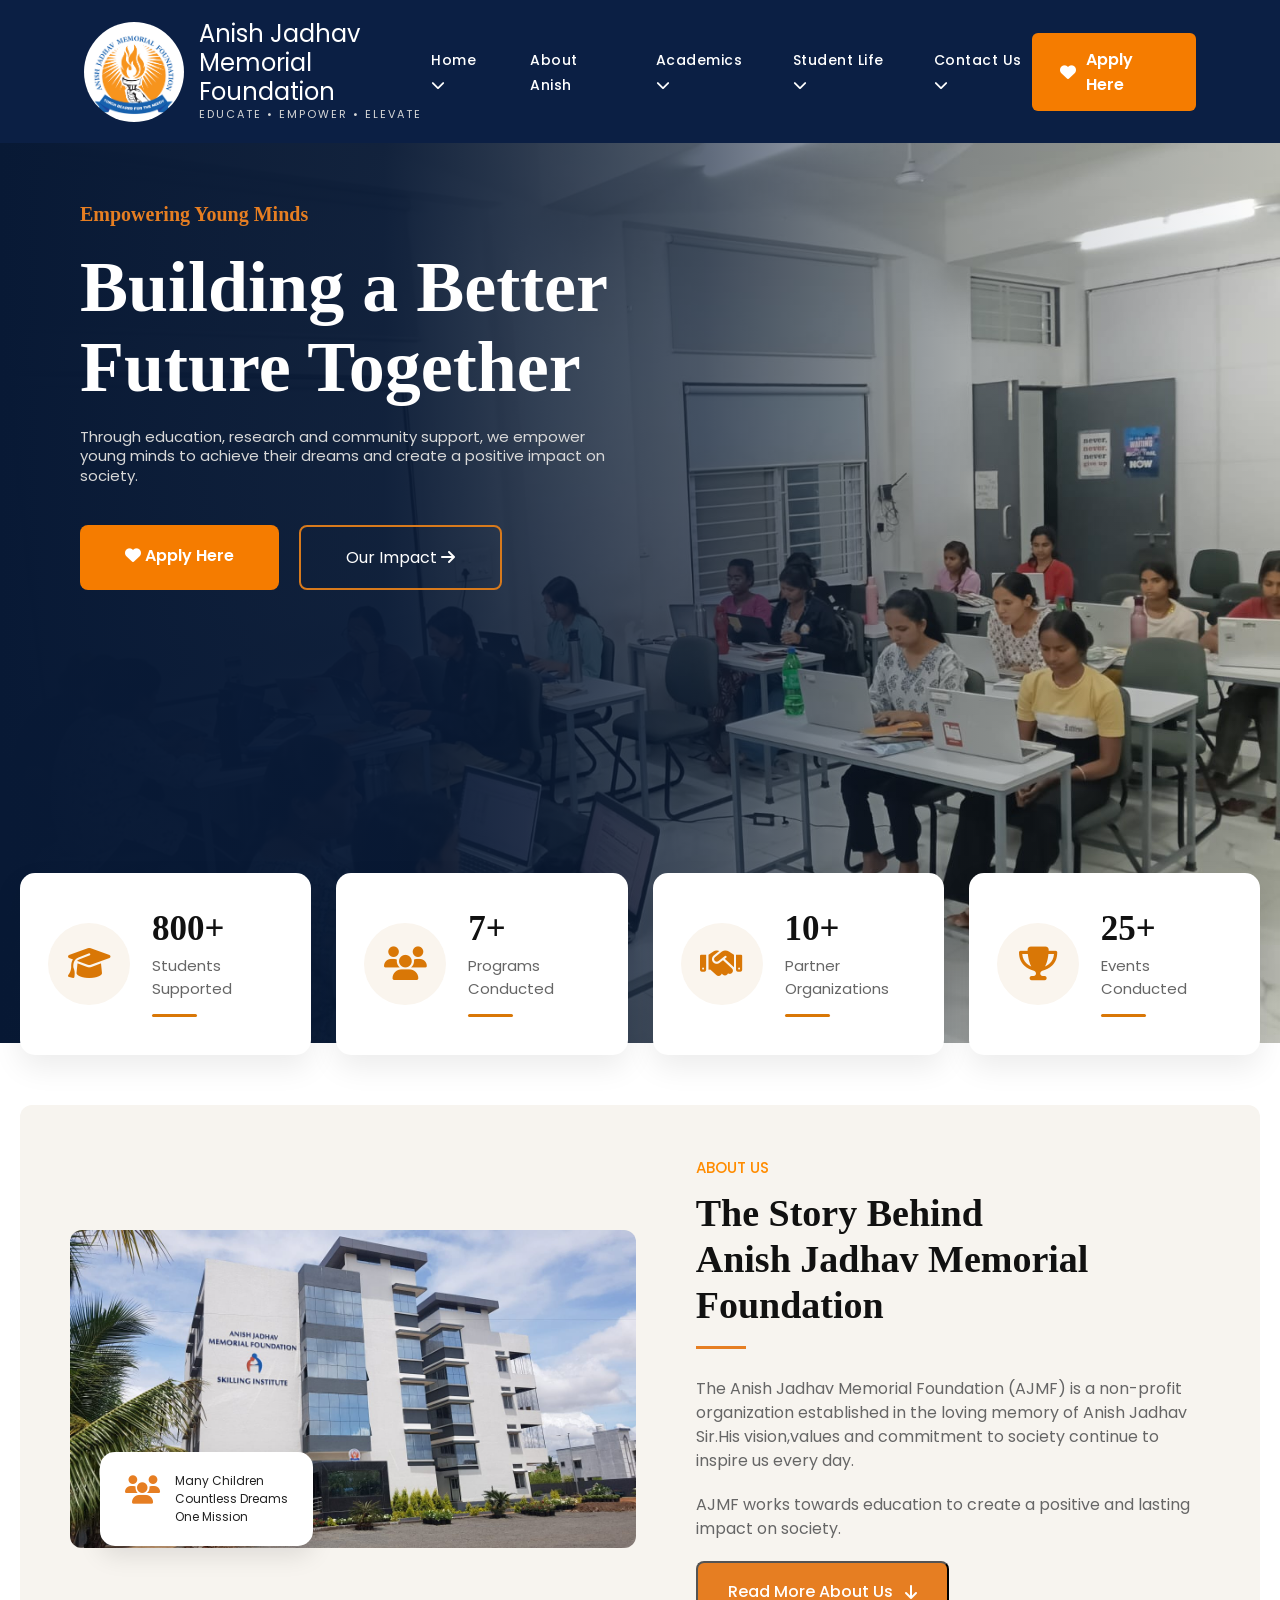
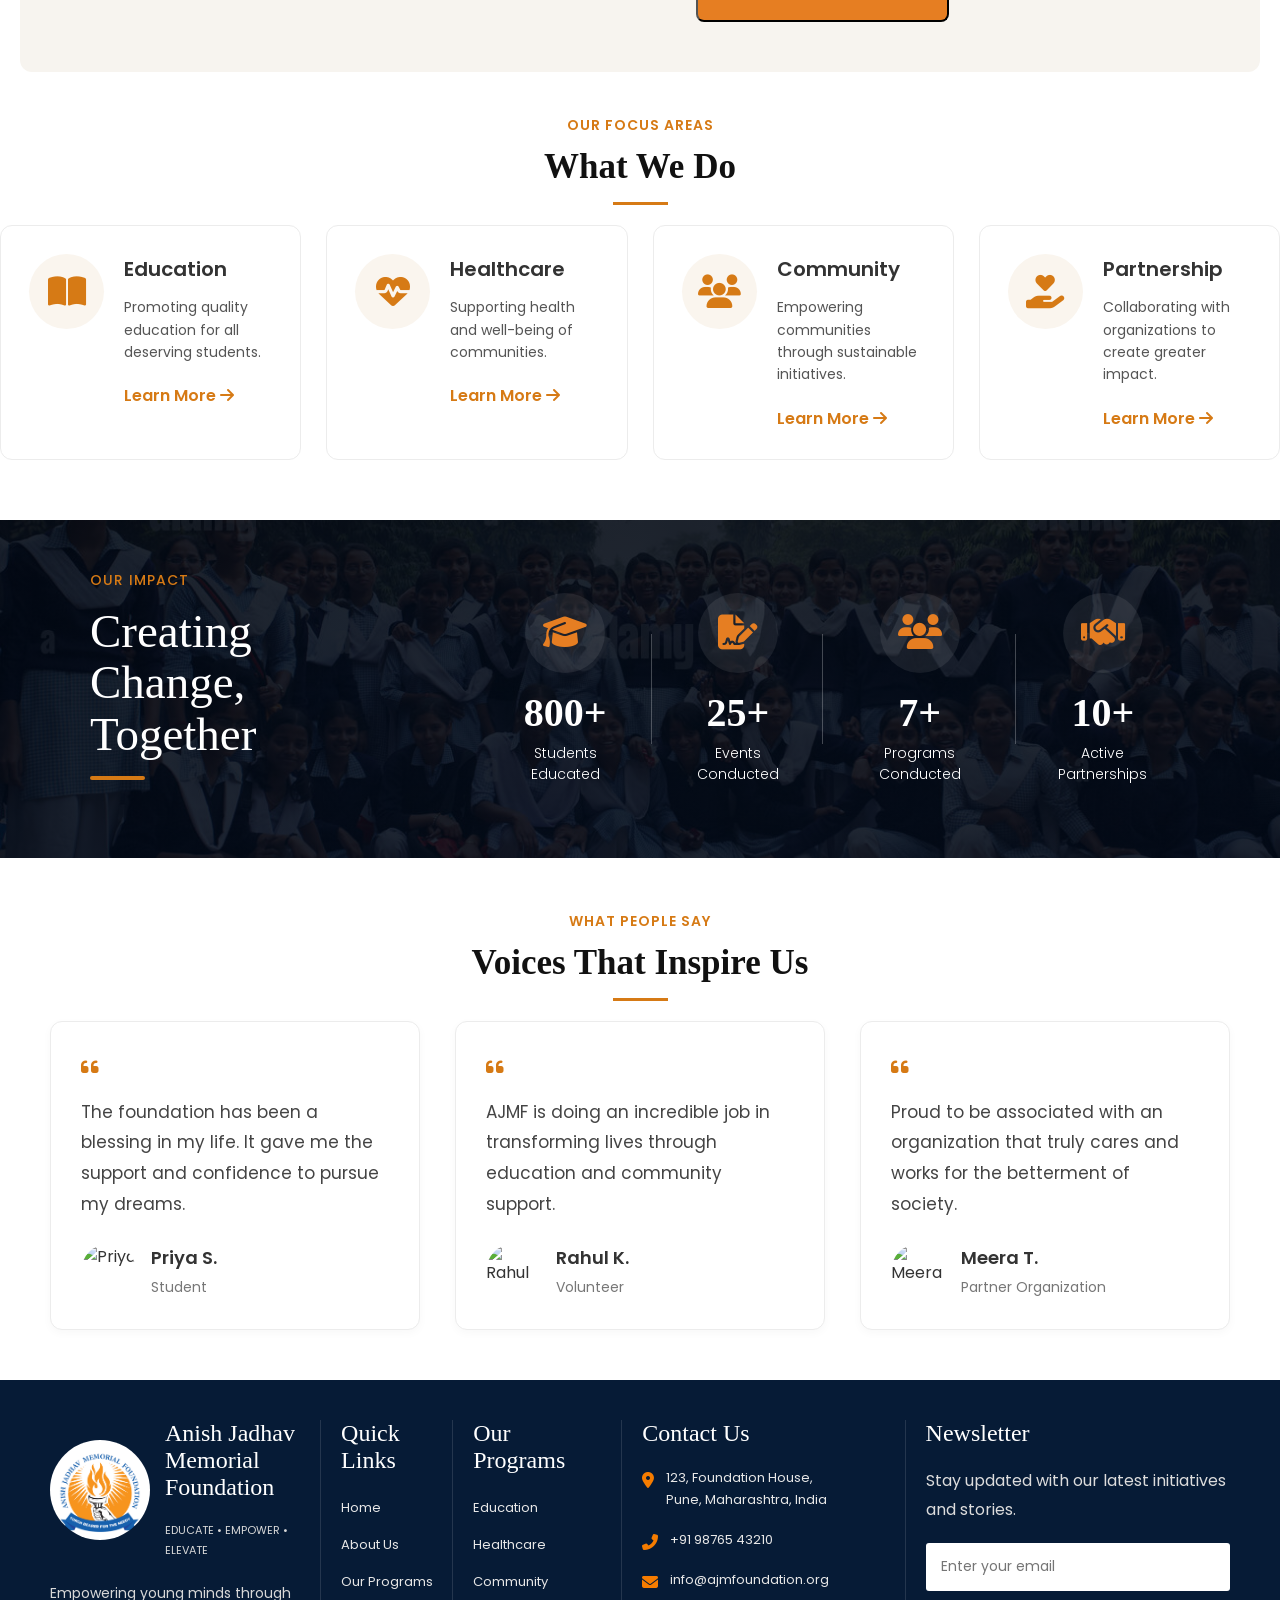
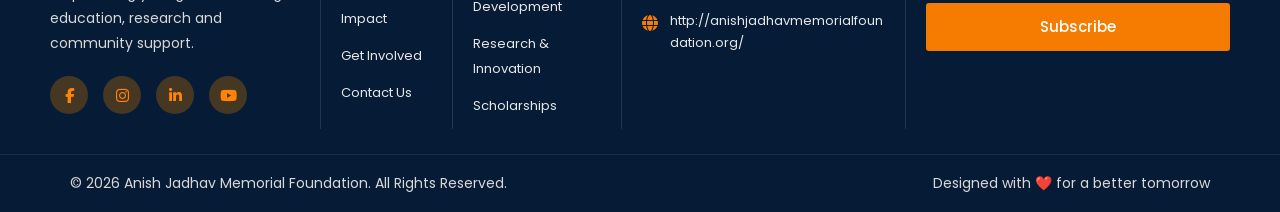
==== commit 905c9fea: "changes" ====
--- a/index.html
+++ b/index.html
@@ -59,7 +59,7 @@
             <li><a href="programs.html">Our Programs</a></li>
             <li><a href="padagogy.html">Pedagogy</a></li>
             <li><a href="campusled.html">Student-Led Campus</a></li>
-            <li><a href="adaycampus.html">A Day At Campus</a></li>
+            <li><a href="A_day.html">A Day At Campus</a></li>
         </ul>
     </li>
 
--- a/style.css
+++ b/style.css
@@ -79,13 +79,16 @@
 .navbar ul{
     display:flex;
     gap:40px;
-}
+    align-items: center;
+}
+
 .navbar ul li a{
     font-family: 'poppins',sans-serif;
     text-decoration: none;
-    font-size: 14px;      
-    font-weight: 400;    
-    font-family: 'Poppins', sans-serif;
+    font-size: 14px;
+    align-items: center;
+    gap: 3px;     
+    font-weight: 500;    
     color: #fff;
     transition: 0.3s ease;
     letter-spacing: 0.5px;
@@ -919,23 +922,23 @@
     position: relative;
 }
 
+
 .dropdown-menu{
     position: absolute;
     top: 100%;
     left: 0;
     width: 220px;
-    background: #fff;
+    background: #3b3bdd;
     border-radius: 8px;
     box-shadow: 0 10px 25px rgba(0,0,0,0.15);
-
     padding: 8px 0;
-
     opacity: 0;
+    list-style: none;
     visibility: hidden;
     transform: translateY(10px);
     transition: 0.3s ease;
-
     z-index: 999;
+    display: block;
 }
 
 .dropdown-menu li{
@@ -945,19 +948,191 @@
 .dropdown-menu li a{
     display: block;
     padding: 12px 18px;
-    color: #0B1F44 !important;
+    color: #0B1F44;
     font-size: 14px;
     font-weight: 500;
     text-decoration: none;
 }
 
 .dropdown-menu li a:hover{
-    background: #f5f5f5;
-    color: #f57c00 !important;
+    /* background: grey; */
+    color: #2806e6;
 }
 
 .dropdown:hover .dropdown-menu{
-    opacity: 1;
+     opacity: 1;
     visibility: visible;
+    flex-direction: column;
     transform: translateY(0);
+}
+
+/* ================= FORCE MOBILE & OVERFLOW FIX FOR INDEX/HOME ================= */
+
+/* 1. Global Page Lock */
+html, body {
+    max-width: 100% ;
+    overflow-x: hidden ;
+}
+
+/* 2. UL & Text Wrap Fix */
+ul {
+    padding-left: 0 ;
+}
+
+h1, h2, h3, h4, h5, h6, p, span, a {
+    word-break: break-word ;
+    overflow-wrap: break-word ;
+}
+
+/* 3. Responsive Overrides for Mobile & Tablet */
+@media screen and (max-width: 768px) {
+
+    /* Header & Navigation Fix */
+    .header {
+        height: auto ;
+        padding: 15px 10px ;
+    }
+
+    .header .container {
+        flex-direction: column ;
+        align-items: center ;
+        justify-content: center ;
+        gap: 15px ;
+        width: 100% ;
+        padding: 0 10px ;
+    }
+
+    .logo-area {
+        flex-direction: column ;
+        text-align: center ;
+        gap: 8px ;
+    }
+
+    .logo-area img {
+        margin-left: 0 ;
+        width: 60px ;
+        height: 60px ;
+    }
+
+    .navbar ul {
+        flex-direction: row ;
+        flex-wrap: wrap ;
+        justify-content: center ;
+        gap: 10px 15px;
+    }
+
+    .donate-btn {
+        margin-right: 0 ;
+    }
+
+    /* Hero Section Fix */
+    .hero {
+        padding: 40px 15px;
+    }
+
+    .hero-content h1 {
+        font-size: 28px ;
+        line-height: 1.3;
+    }
+
+    .hero-content p {
+        font-size: 15px ;
+    }
+
+    .hero-buttons {
+        flex-direction: column ;
+        gap: 12px ;
+        align-items: center ;
+    }
+
+    .primary-btn, .secondary-btn {
+        width: 100% ;
+        text-align: center ;
+        justify-content: center ;
+    }
+
+    /* Stats Grid Fix */
+    .stats-section {
+        padding: 30px 15px ;
+    }
+
+    .stats-grid {
+        grid-template-columns: 1fr ;
+        gap: 20px ;
+    }
+
+    /* About Section Fix */
+    .about-section {
+        padding: 30px 15px ;
+    }
+
+    .about-wrapper {
+        flex-direction: column ;
+        gap: 25px ;
+    }
+
+    .about-image img {
+        width: 100% ;
+        height: auto ;
+    }
+
+    .about-content h2 {
+        font-size: 26px ;
+    }
+
+    /* Focus Areas / What We Do Fix */
+    .focus-area-section {
+        padding: 30px 15px ;
+    }
+
+    .focus-cards {
+        display: grid ;
+        grid-template-columns: 1fr ;
+        gap: 20px ;
+    }
+
+    /* Impact Section Fix */
+    .impact-section {
+        padding: 30px 15px ;
+    }
+
+    .impact-container {
+        flex-direction: column ;
+        gap: 25px ;
+    }
+
+    .impact-right {
+        display: grid ;
+        grid-template-columns: 1fr;
+        gap: 15px;
+    }
+
+    /* Testimonial Section Fix */
+    .testimonial-section {
+        padding: 30px 15px ;
+    }
+
+    .testimonial-wrapper {
+        flex-direction: column ;
+        gap: 20px;
+    }
+
+    /* Footer Fix */
+    .footer-container {
+        display: grid ;
+        grid-template-columns: 1fr;
+        padding: 30px 20px ;
+        gap: 25px ;
+    }
+
+    .footer-col:not(:last-child)::after {
+        display: none ;
+    }
+
+    .footer-bottom {
+        flex-direction: column;
+        gap: 10px;
+        text-align: center;
+        padding: 15px;
+    }
 }
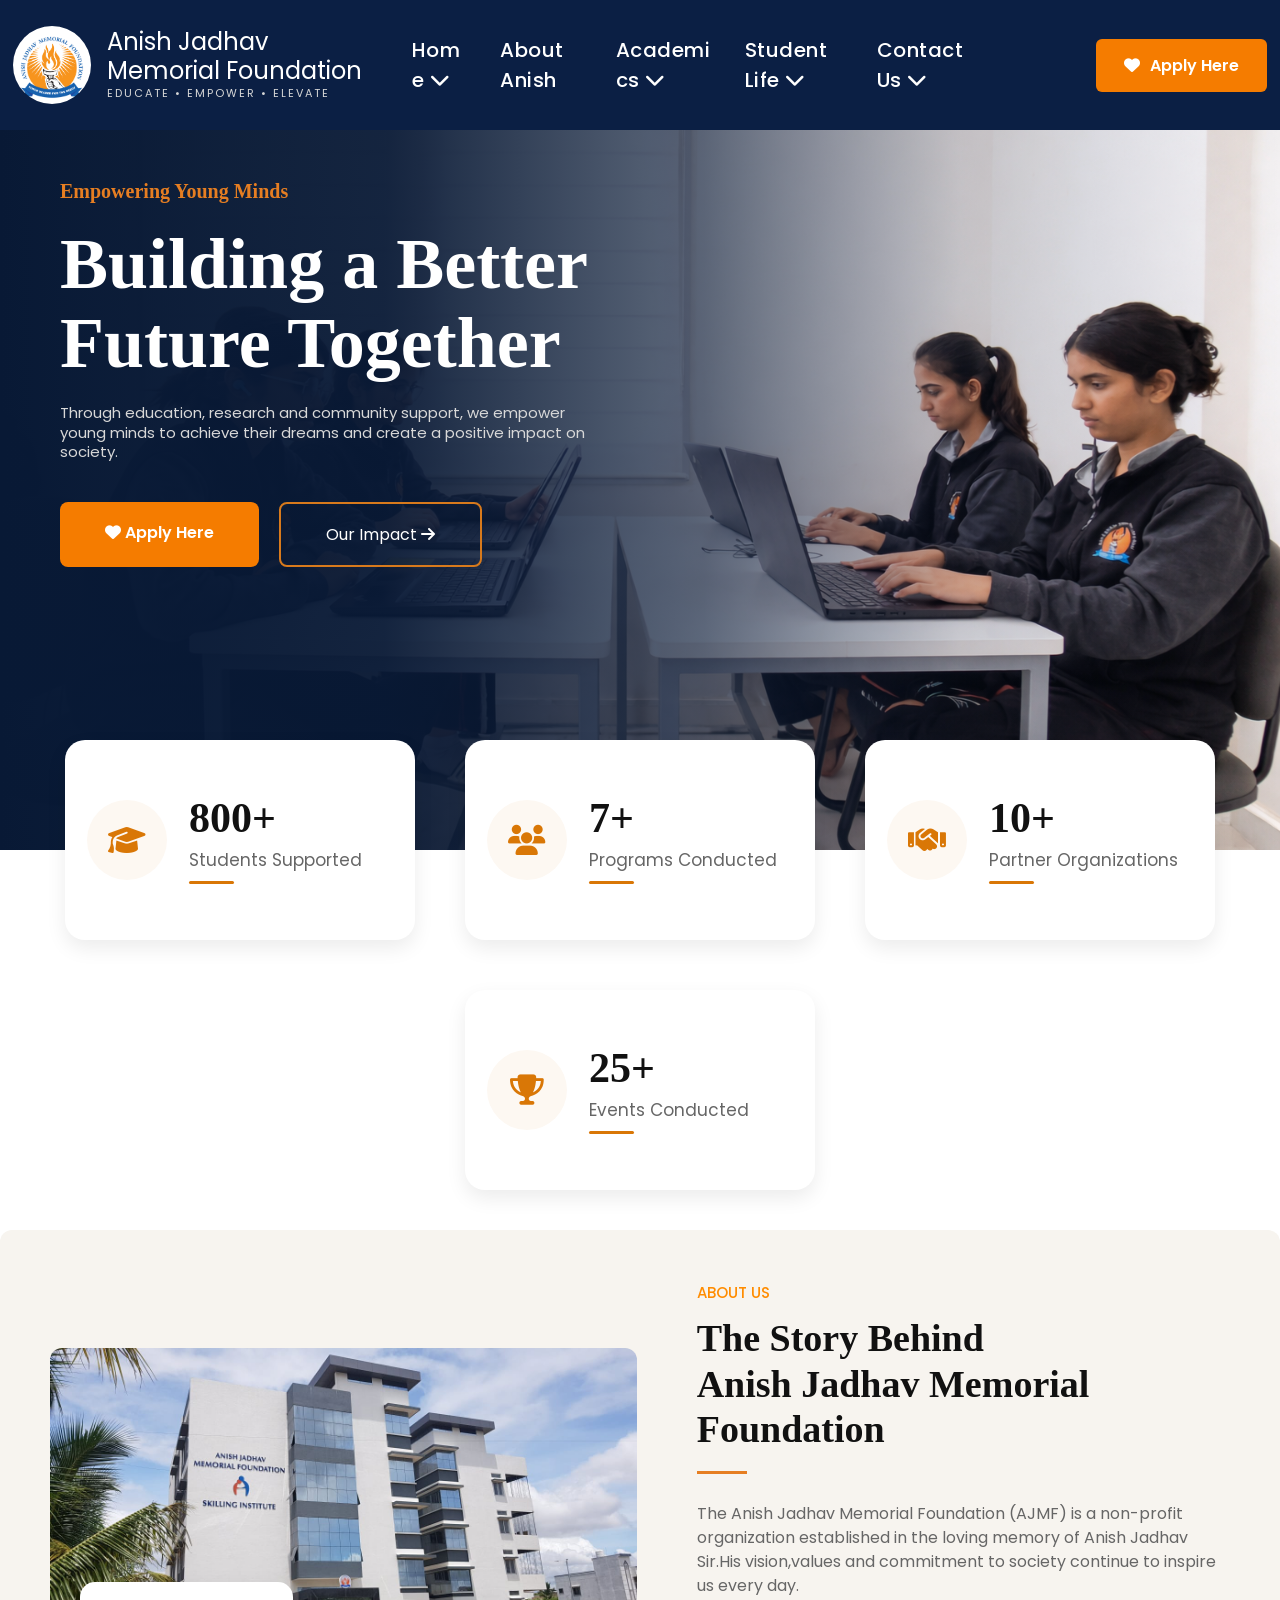
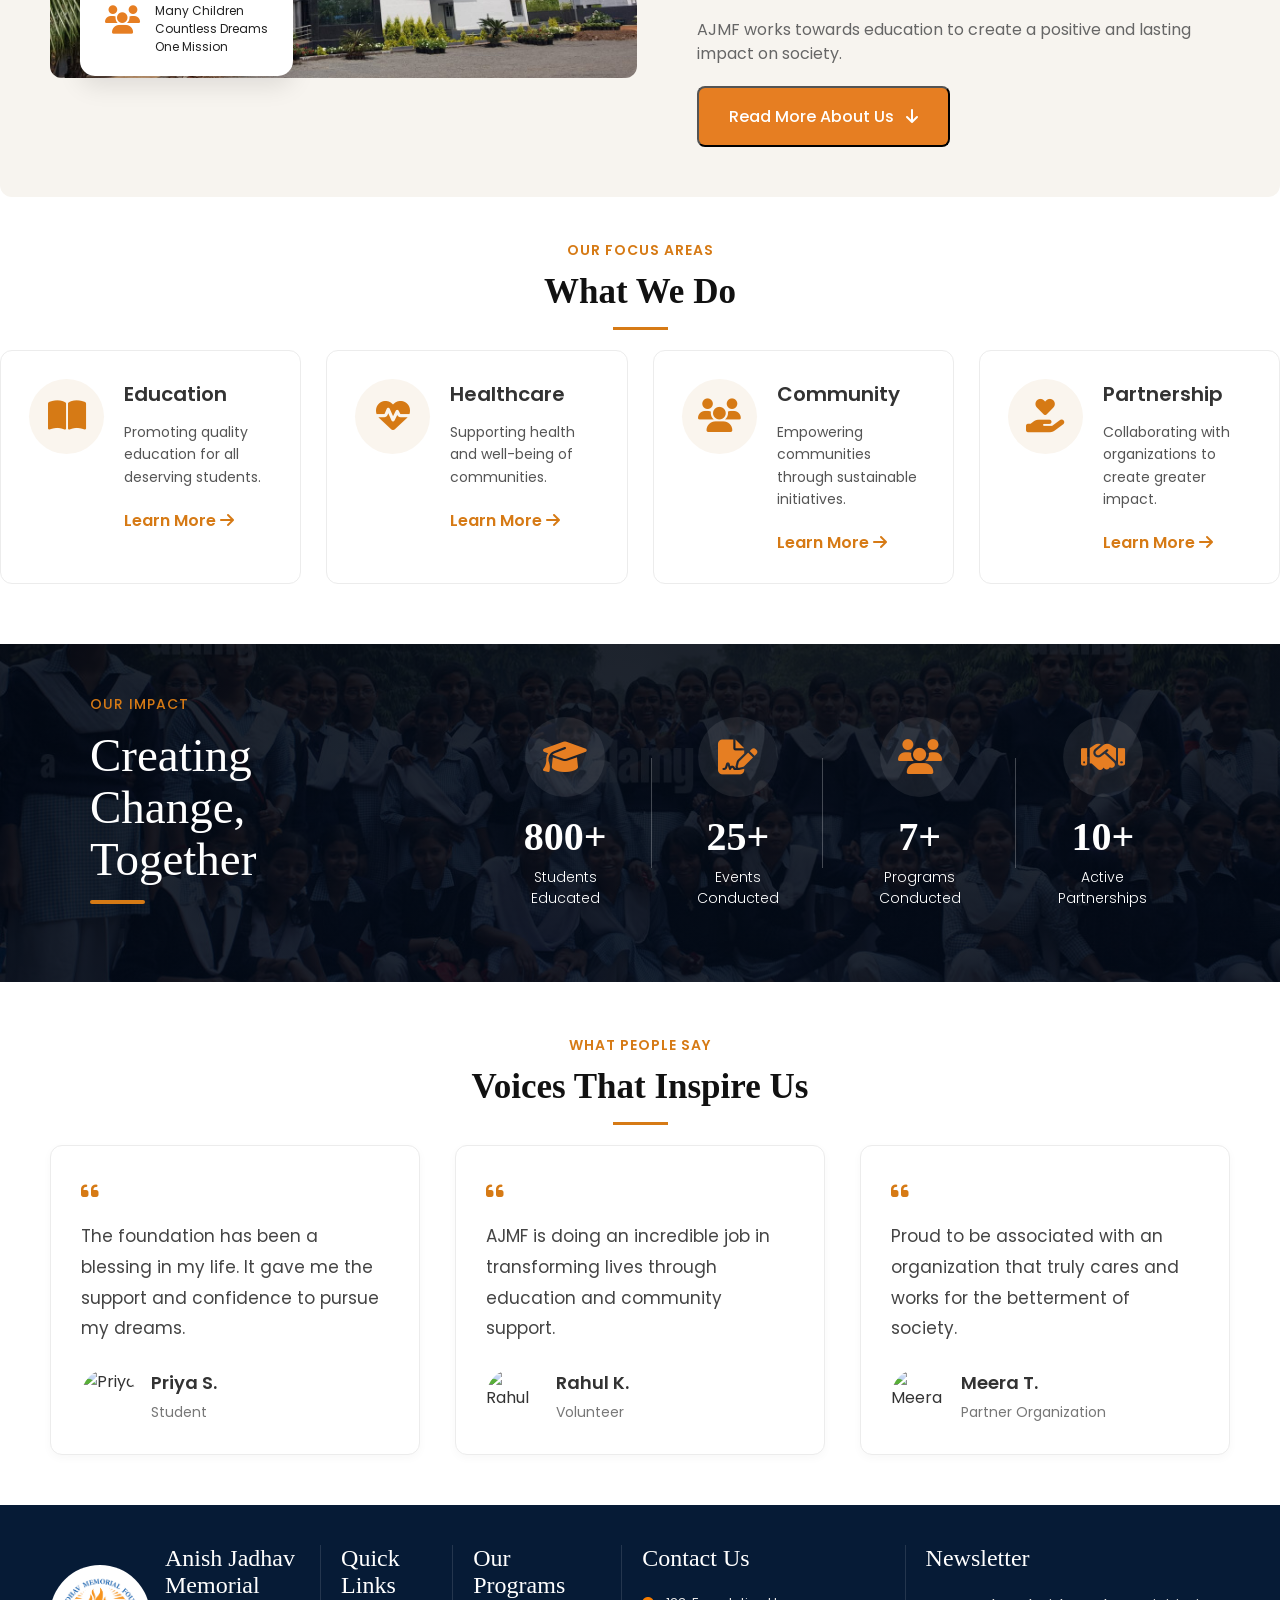
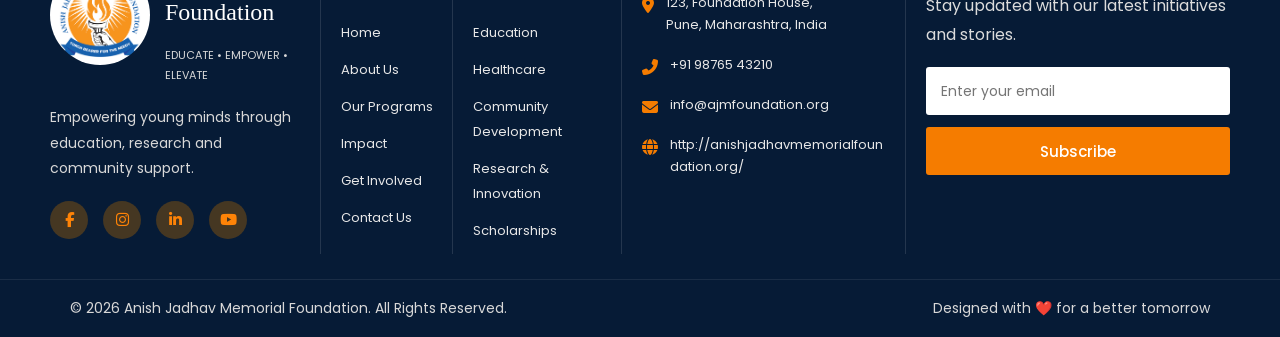
==== commit d33c1f2e: "changes navbar headers and implemented css of about and mission page" ====
--- a/index.html
+++ b/index.html
@@ -30,7 +30,12 @@
                 </div>
             </div>
 
-       <nav class="navbar">
+            <!-- 1. HAMBURGER ICON (YAHAN ADD KIYA HAI - Mobile view ke liye 3 lines) -->
+        <div class="hamburger-menu" id="hamburgerBtn">
+            <i class="fa-solid fa-bars"></i>
+        </div>
+
+       <nav class="navbar" id="navMenu">
     <ul>
 
     <!-- HOME -->
@@ -92,12 +97,19 @@
 
 </ul>
 
-</nav>
-
-            <a href="https://admissions.navgurukul.org/students/" class="donate-btn">
+<!-- Apply Here button mobile menu ke andar bhi access ho payega -->
+
+            <a href="https://admissions.navgurukul.org/students/" class="donate-btn mobile-only-btn">
                 <i class="fa-solid fa-heart"></i>
                 Apply Here
-            </a>
+            </a>          
+</nav>
+
+<!-- Desktop Apply Button -->
+        <a href="https://admissions.navgurukul.org/students/" class="donate-btn desktop-only-btn">
+            <i class="fa-solid fa-heart"></i>
+            Apply Here
+        </a>
 
         </div>
     </header>
@@ -296,6 +308,8 @@
             </div>
 
         </section>
+
+
 
        <!-- WHAT WE DO SECTION -->
 <section class="focus-area-section">
@@ -665,29 +679,31 @@
 
 
 <script>
-
-    const readBtn = document.getElementById("readBtn");
-const moreContent = document.getElementById("moreContent");
-
-readBtn.addEventListener("click", () => {
-
-    moreContent.classList.toggle("show");
-
-    if(moreContent.classList.contains("show")){
-        readBtn.innerHTML = `
-            Show Less
-            <i class="fa-solid fa-arrow-up"></i>
-        `;
-    }
-    else{
-        readBtn.innerHTML = `
-            Read More About Us
-            <i class="fa-solid fa-arrow-down"></i>
-        `;
-    }
-
-});
-
+    // 'window.onload' ensure karega ki poora HTML load hone ke baad hi JS chale
+    window.addEventListener('load', function() {
+        
+        const hamburgerBtn = document.getElementById('hamburgerBtn');
+        const navMenu = document.getElementById('navMenu');
+
+        if (hamburgerBtn && navMenu) {
+            hamburgerBtn.addEventListener('click', function(e) {
+                e.preventDefault();
+                navMenu.classList.toggle('is-active');
+
+                // Icon switch (☰ to ✕)
+                const icon = hamburgerBtn.querySelector('i');
+                if (icon) {
+                    icon.classList.toggle('fa-bars');
+                    icon.classList.toggle('fa-xmark');
+                }
+            });
+        } else {
+            console.log("Hamburger button ya Nav menu is page par nahi mila!");
+        }
+
+        // --- Aapka baaki jo bhi page-specific JS code hai, wo yahan niche rehne dijiye ---
+        
+    });
 </script>
 
 </body>
--- a/style.css
+++ b/style.css
@@ -26,14 +26,12 @@
 /* ================= HEADER ================= */
 
 .header{
-    position:sticky;
-    width:100%;
-    top:0;
-    left:0;
-    z-index:100;
-    /* margin: 0 auto; */
-    padding: 20px 0px;
-    background:#0B1F44;
+    position: sticky;
+    top: 0;
+    width: 100%;
+    z-index: 100;
+    background: #0B1F44;
+    padding: 26px 0;   /* pehle 20px tha */
     transition: .35s;
 }
 
@@ -42,25 +40,27 @@
 }
 
 .header .container{
-    width: 90%;
-    max-width: 1400px;
-    margin: auto;
-    display: flex;
-    justify-content: space-between;
-    align-items: center;
+    width:98%;
+    max-width:1700px;
+    margin:0 auto;
+    display:flex;
+    align-items:center;
+    /* justify-content:space-between; */
 }
 
 .logo-area{
     display:flex;
     align-items:center;
-    gap:15px;
+    gap:16px;
+    margin-left:0px;      /* Left se bas thoda sa space */
+    flex-shrink:0;
 }
 
 .logo-area img{
-    border-radius: 50%;
-    width:100px;
-}
-
+    width:78px;
+    height:78px;
+    border-radius:50%;
+}
 .logo-content h2{
     font-family: 'poppins',sans-serif;
     font-weight: 400;
@@ -76,16 +76,25 @@
     letter-spacing:2px;
 }
 
+.navbar{
+    flex:1;
+    margin-left:50px;   
+    margin-right:40px;    
+    justify-content:center;
+}
+
 .navbar ul{
     display:flex;
-    gap:40px;
-    align-items: center;
+    align-items:center;
+    justify-content:space-evenly;
+    /* width:700px;       */
+    gap: 28px;;
 }
 
 .navbar ul li a{
     font-family: 'poppins',sans-serif;
     text-decoration: none;
-    font-size: 14px;
+    font-size: 20px;
     align-items: center;
     gap: 3px;     
     font-weight: 500;    
@@ -111,6 +120,7 @@
     font-family:'Poppins',sans-serif;
     background: #f57c00;
     color:#fff;
+    margin-left: 80px;
     padding:14px 28px;
     border-radius:6px;
     font-weight:600;
@@ -122,9 +132,9 @@
 /* ================= HERO ================= */
 
 .hero{
-    min-height:100vh;
+    min-height:720px;
     position:relative;
-    padding: 40px 0 80px;
+    padding: 30px 0 40px;
     /* background-position: url("sop.jpeg"); */
   background:linear-gradient(
     to right,
@@ -140,6 +150,7 @@
     background-position:center;
 }
 
+
 .hero-content{
     margin-top: 20px;
     position:relative;
@@ -177,7 +188,7 @@
 }
 
 .primary-btn{
-     font-family:'Poppins',sans-serif;
+    font-family:'Poppins',sans-serif;
     background: #f57c00;
     color:#fff;
     padding:18px 45px;
@@ -195,34 +206,37 @@
 
 /* ================= STATS ================= */
 
-.stats-section{
-    margin-top:-170px;
+ .stats-section{
+    margin-top:-110px;
+    margin-bottom: 40px;
     position:relative;
-    z-index:5;
-}
+    z-index:10;
+} 
 
 .stats-grid{
-    display:grid;
-    grid-template-columns:repeat(4,1fr);
-    gap:25px;
+    display:flex;
+    justify-content: center;
+    flex-wrap: wrap;
+    /* grid-template-columns:repeat(4,1fr); */
+    gap:50px;
 }
 
 .stat-card{
+    width:350px;         
+    height:200px;         
+    background:#fff;
+    border-radius:20px;
+    box-shadow:0 8px 20px rgba(0,0,0,.08);
     display:flex;
     align-items:center;
     gap:22px;
-    background:#fff;
-    padding:38px 28px;
-    border-radius:15px;
-    box-shadow:0 12px 30px rgba(0,0,0,.08);
-    text-align:left;
-}
-
+    padding:20px 22px;
+}
 .stat-icon{
-    width:82px;
-    height:82px;
+    width:80px;
+    height:80px;
     border-radius:50%;
-    background:#faf5ee;
+    background:#fdf8f2;
     display:flex;
     justify-content:center;
     align-items:center;
@@ -230,13 +244,13 @@
 }
 
 .stat-icon i{
+    font-size:30px;
     color:#d97706;
-    font-size:34px;
 }
 
 .stat-content h3{
     font-family:'Playfair Display',serif;
-    font-size:35px;
+    font-size:42px;
     font-weight:700;
     line-height:1;
     color:#111;
@@ -245,9 +259,9 @@
 
 .stat-content p{
     font-family:'Poppins',sans-serif;
-    font-size:15px;
+    font-size:17px;
     color:#666;
-    margin-bottom:14px;
+    margin-bottom:8px;
 }
 
 .stat-line{
@@ -256,20 +270,13 @@
     height:3px;
     background:#d97706;
     border-radius:20px;
-}
+} */
 
 /* ABOUT SECTION */
 
 .about-section{
     padding:50px 0 0px;
     background:#ffffff;
-}
-
-
-.container{
-    max-width:100%;
-    margin:auto;
-    padding:0 20px;
 }
 
 
@@ -1135,4 +1142,76 @@
         text-align: center;
         padding: 15px;
     }
+}
+
+
+/* ==========================================================
+   HAMBURGER MENU & MOBILE RESPONSIVE NAVBAR
+   ========================================================== */
+
+/* Desktop view par 3-lines icon hidden rahega */
+.hamburger-menu {
+    display: none;
+    color: #ffffff;
+    font-size: 26px;
+    cursor: pointer;
+    padding: 5px;
+}
+
+/* Mobile dropdown ke andar wale button ke liye class */
+.mobile-only-btn {
+    display: none;
+}
+
+/* ----------------------------------------------------------
+   MOBILE & SMALL SCREEN STYLES (Jab screen 992px se choti ho)
+   ---------------------------------------------------------- */
+@media screen and (max-width: 992px) {
+    .container {
+        position: relative;
+        display: flex;
+        justify-content: space-between;
+        align-items: center;
+    }
+
+    /* Mobile screen par 3 lines (Hamburger) icon dikhega */
+    .hamburger-menu {
+        display: block;
+    }
+
+    /* Desktop wala Apply button chhip jayega */
+    .desktop-only-btn {
+        display: none;
+    }
+
+    /* Mobile Navbar Dropdown Container (By default Hidden) */
+    .navbar {
+        position: absolute;
+        top: 100%;
+        left: 0;
+        width: 100%;
+        background-color: #00153c; /* Header Blue Theme */
+        display: none; /* Default me hidden rahega */
+        flex-direction: column;
+        padding: 20px;
+        box-shadow: 0 10px 20px rgba(0, 0, 0, 0.3);
+        z-index: 99999;
+    }
+
+    .navbar ul {
+        flex-direction: column;
+        width: 100%;
+        gap: 15px;
+    }
+
+    /* Jab JavaScript 'is-active' class add karegi tab menu khulega */
+    .navbar.is-active {
+        display: flex !important;
+    }
+
+    .mobile-only-btn {
+        display: inline-flex;
+        margin-top: 15px;
+        justify-content: center;
+    }
 }
